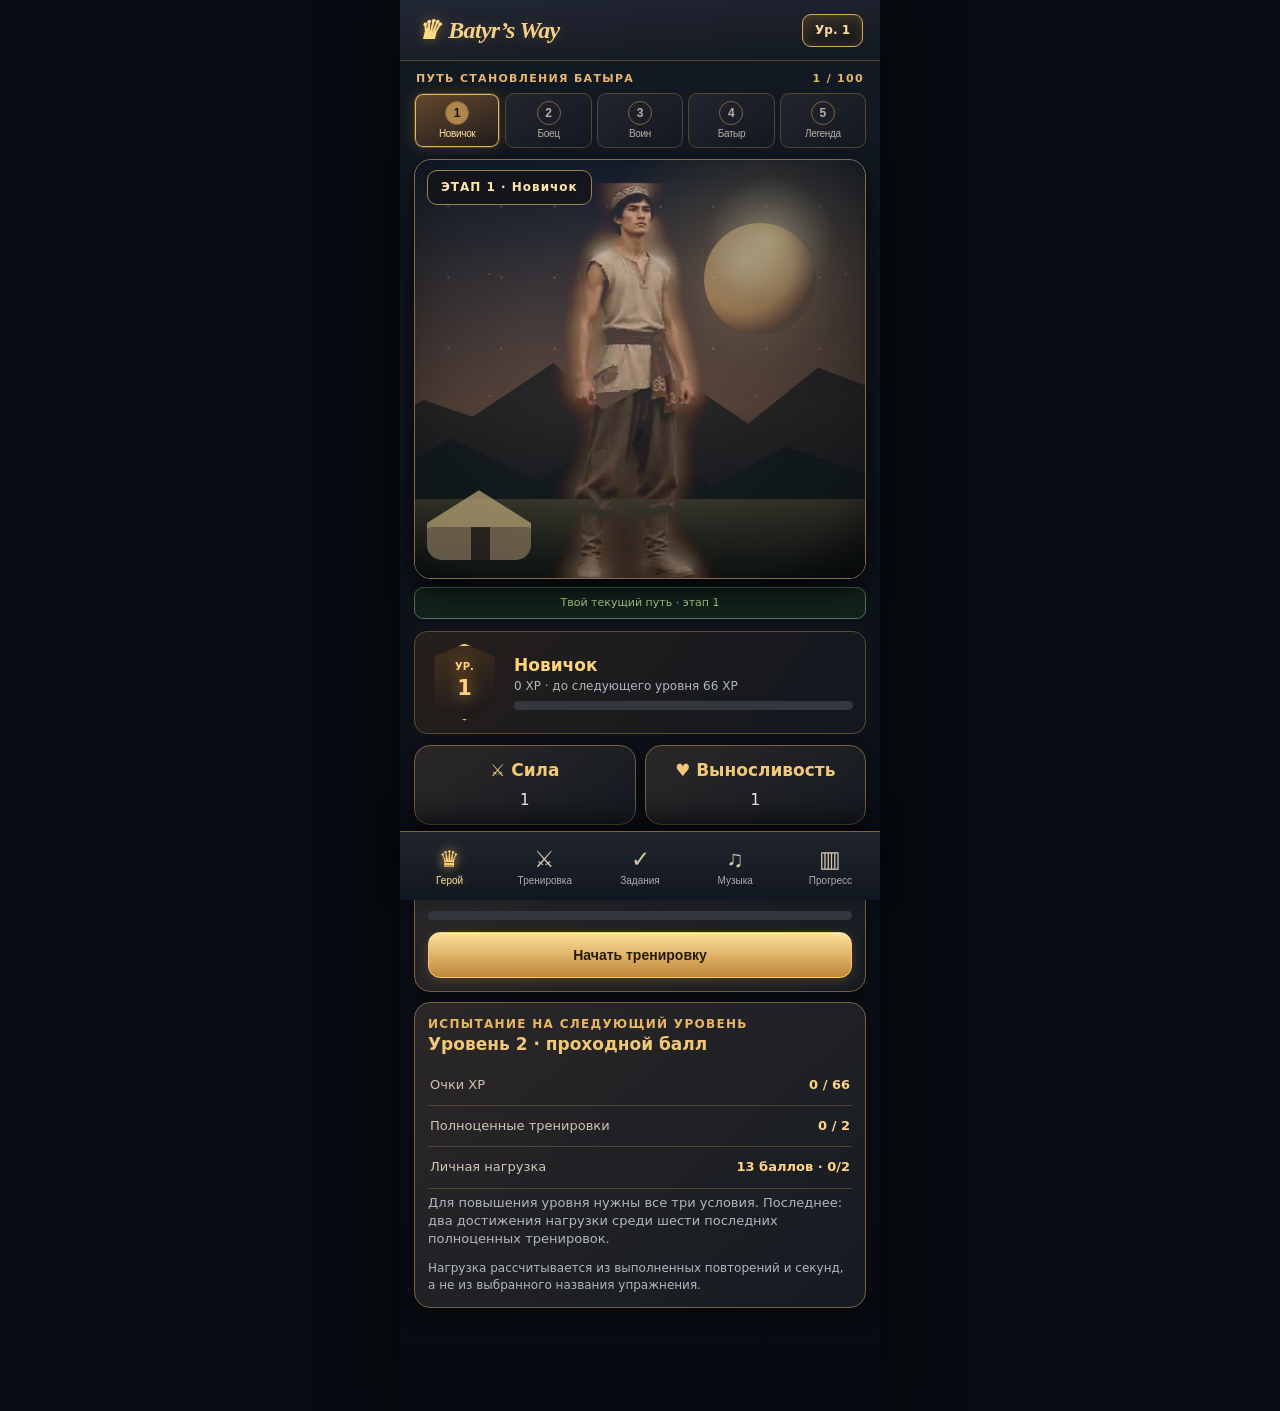
==== app/src/main/assets/index.html @ 414906dd "Activate interactive Batyr's Way v0.9 four-screen UI and vivid character scenes" ====
<!doctype html><html lang="ru"><head><meta charset="utf-8"><meta name="viewport" content="width=device-width,initial-scale=1,viewport-fit=cover"><meta name="theme-color" content="#0c1117"><title>Batyr’s Way — Путь батыра</title><style>
:root{color-scheme:dark;--bg:#0a0e14;--card:#171c24;--edge:#494034;--gold:#f0c66d;--gold2:#aa7536;--muted:#abb5be;--white:#f5f0e7}*{box-sizing:border-box}html,body{margin:0;min-height:100%;background:#090d12;color:var(--white);font:15px/1.4 system-ui,-apple-system,'Segoe UI',sans-serif}body{background:radial-gradient(ellipse at 50% -10%,#40352a 0,transparent 52%),#090d12}.shell{width:min(100%,480px);min-height:100dvh;margin:auto;background:linear-gradient(180deg,#111923,#0a0e14 45%);box-shadow:0 0 50px #0008;display:flex;flex-direction:column}.top{display:flex;align-items:center;justify-content:space-between;gap:8px;padding:13px 17px 8px}.brand{display:flex;align-items:center;gap:10px;color:var(--gold);font-size:21px;font-family:Georgia,'Times New Roman',serif;font-weight:700}.logo{font-size:26px}.badge{padding:5px 11px;border:1px solid #947444;border-radius:9px;color:var(--gold);font-size:12px;font-weight:700}main{padding:0 13px 28px;flex:1}.heroScene{height:365px;position:relative;overflow:hidden;border:1px solid #655239;border-radius:19px;background:linear-gradient(180deg,#192430,#433c38 62%,#161b1c 100%)}.sky{position:absolute;inset:0;background:radial-gradient(circle at 79% 19%,#f3be7060 0,#dcb37921 12%,transparent 32%)}.mount{position:absolute;left:-10%;width:120%;background:#131b20;bottom:0;clip-path:polygon(0 35%,10% 24%,19% 31%,34% 8%,43% 28%,56% 12%,70% 34%,83% 10%,100% 25%,100% 100%,0 100%)}.mount.a{height:56%;opacity:.7}.mount.b{height:38%;background:#151e22;clip-path:polygon(0 42%,15% 12%,31% 39%,49% 3%,63% 43%,77% 17%,100% 44%,100% 100%,0 100%)}.ground{position:absolute;inset:auto 0 0;height:19%;background:linear-gradient(180deg,#414032,#121815)}.yurt{position:absolute;bottom:18px;left:12px;width:104px;height:70px;opacity:.7}.yurt:before{content:'';position:absolute;width:100%;height:45px;background:#bda878;clip-path:polygon(50% 0,100% 73%,100% 100%,0 100%,0 73%)}.yurt:after{content:'';position:absolute;bottom:0;width:100%;height:33px;background:linear-gradient(90deg,#85755b 0 42%,#2c2421 42% 61%,#85755b 61%);border-radius:4px 4px 15px 15px}.wolf{position:absolute;right:12px;bottom:12px;font-size:48px;filter:grayscale(1) brightness(.7);opacity:.65}.heroArtwork{position:absolute;bottom:-6px;left:50%;transform:translateX(-50%);height:95%;max-width:100%;object-fit:contain;filter:drop-shadow(0 7px 14px #000d)}.sceneText{position:absolute;top:10px;left:12px;padding:7px 10px;border-radius:10px;background:#0d111aab;color:#ffe6ab;font-size:12px;font-weight:700;max-width:60%;z-index:2}.heroStats{display:flex;align-items:center;gap:12px;padding:10px 4px 7px}.lvl{min-width:70px;min-height:69px;border:2px solid var(--gold2);clip-path:polygon(50% 0%,90% 17%,90% 76%,50% 100%,10% 76%,10% 17%);background:#271c13;display:grid;place-content:center;text-align:center;color:var(--gold);font-weight:700;font-size:12px}.lvl b{font-size:21px}.grow{flex:1}.grow strong{color:var(--gold);font-size:14px}.progress{height:9px;background:#34383e;border-radius:20px;overflow:hidden;margin-top:7px}.progress>div{height:100%;background:linear-gradient(90deg,#b88039,#ffe48f);border-radius:20px}.grid{display:grid;grid-template-columns:repeat(2,minmax(0,1fr));gap:9px}.card{border:1px solid var(--edge);border-radius:16px;padding:13px;background:linear-gradient(145deg,#22262b,#131920);margin:10px 0}.card h2{font-size:17px;margin:0 0 8px;color:var(--gold)}.card p{margin:5px 0 12px;color:var(--muted);font-size:13px}.small{font-size:12px;color:var(--muted)}.caps{color:var(--gold);font-size:12px;font-weight:800;letter-spacing:1.3px}.nav{display:flex;position:sticky;bottom:0;z-index:4;background:#0e141b;border-top:1px solid #3a3a38;padding:5px 4px max(7px,env(safe-area-inset-bottom));margin-top:auto}.nav button{flex:1;background:none;border:0;color:#a9adaf;font-size:11px;display:flex;flex-direction:column;gap:2px;align-items:center;justify-content:center;padding:7px 1px;cursor:pointer}.nav button i{font-style:normal;font-size:21px}.nav button.active{color:var(--gold)}.btn{display:block;text-align:center;border:1px solid #c59449;border-radius:12px;padding:12px 11px;font-weight:800;font-size:14px;color:#221810;background:linear-gradient(180deg,#ffe195,#c99643);cursor:pointer;width:100%;min-height:46px}.btn:disabled{opacity:.45;cursor:default}.secondary{background:linear-gradient(180deg,#34363a,#171b23);border-color:#63615a;color:#f5e4bf}.tertiary{background:transparent;color:var(--gold);border-color:#604d32}.row{display:flex;align-items:center;gap:9px}.row .btn{width:auto;flex:1}.field{display:block;width:100%;background:#0c1118;color:white;border:1px solid #71604a;border-radius:9px;padding:11px 10px;font-size:15px;margin:5px 0 11px}label{font-size:12px;color:var(--gold);font-weight:700}.exercise{display:grid;grid-template-columns:1fr auto;gap:12px;align-items:center;padding:12px;background:linear-gradient(120deg,#24272c,#121720);border:1px solid #45403a;border-radius:12px;margin:8px 0}.exercise strong{font-size:16px}.exercise span{color:var(--muted);font-size:12px}.square{width:38px;height:38px;border-radius:10px;display:grid;place-items:center;border:1px solid #9b783a;color:var(--gold);font-size:20px;cursor:pointer;background:#181a20}.checkrow{display:flex;justify-content:space-between;align-items:center;padding:9px 7px;border-bottom:1px solid #3b3630;font-size:13px;gap:5px}.checkrow input{accent-color:#ecb957;transform:scale(1.3)}.title{font-size:23px;font-weight:800;margin:13px 2px 2px}.muted{color:var(--muted)}.counter{font-size:76px;font-weight:900;color:var(--gold);text-align:center;margin:25px auto 8px;line-height:1}.center{text-align:center}.focus{padding-top:13px}.focus figure{height:200px;margin:13px 0 2px;text-align:center;overflow:hidden;display:flex;align-items:center;justify-content:center}.focus .emoji{font-size:100px}.toast{position:fixed;bottom:90px;left:50%;transform:translateX(-50%);background:#282014;color:var(--gold);padding:10px 17px;border-radius:15px;border:1px solid #cead65;display:none;z-index:9;box-shadow:0 5px 20px #0009}.overlay{position:fixed;inset:0;background:#000b;z-index:10;display:flex;align-items:center;justify-content:center;padding:14px}.dialog{width:min(100%,440px);max-height:88vh;overflow:auto;background:#191f28;border:1px solid #ab8846;border-radius:18px;padding:18px}.dialog h2{color:var(--gold);margin:0 0 14px}.miniplayer{display:flex;gap:8px;align-items:center;border:1px solid #534d3e;border-radius:13px;background:#171d23;padding:8px 11px;margin:8px 0;font-size:12px;color:#d4d5d8}.miniplayer button{font:inherit;background:#373024;border:1px solid #7b623a;border-radius:7px;padding:5px 9px;color:var(--gold)}.pill{display:inline-block;padding:4px 8px;border:1px solid #715f39;border-radius:20px;color:var(--gold);font-size:11px}input[type=range]{width:100%;accent-color:var(--gold)}@media(max-width:360px){.brand{font-size:18px}.heroScene{height:330px}}

/* Batyr's Way v0.5 — immersive mobile RPG skin */
:root{--gold:#f7ca75;--gold2:#a77739;--card:#15181e;--edge:#4b4137}
body{background:#080b11}
.shell{background:linear-gradient(180deg,#191f28 0%,#0a0e14 38%,#080b10 100%)}
.top{padding:16px 18px 12px;background:linear-gradient(180deg,#242a33,#161c25)}
.brand{font-size:23px;letter-spacing:.2px;text-shadow:0 1px 14px #e5aa4e44}
.logo{color:#ffda86;text-shadow:0 0 12px #eea83c77}
.badge{background:linear-gradient(145deg,#332b20,#17191c);border:1px solid #d0a457;box-shadow:0 0 12px #ffcc7040}
main{padding:0 16px 25px}
.heroScene{height:420px;border-radius:17px;border:1px solid #836c4d;background:linear-gradient(180deg,#152132,#5c473d 59%,#15171a);box-shadow:0 12px 42px #0009,inset 0 0 24px #0007}
.heroScene:before{content:"";position:absolute;inset:0;pointer-events:none;background:radial-gradient(ellipse at 45% 40%,transparent 25%,#02040755 80%,#020407cf);z-index:1}
.sky{background:radial-gradient(circle at 79% 19%,#fff0bb80 0,#e2b46b27 13%,transparent 33%)}
.heroArtwork{z-index:2;filter:drop-shadow(0 8px 18px #000e);height:96%}
.sceneText{z-index:3;border:1px solid #9e824d;background:#141419cc;letter-spacing:1px;padding:8px 13px}
.wolf{z-index:2;opacity:.92;filter:grayscale(1) brightness(.75) drop-shadow(0 3px 4px #000)}
.yurt{z-index:2}
.heroStats{margin-top:12px;border:1px solid #5e4b30;border-radius:13px;padding:12px;background:linear-gradient(125deg,#251f1b,#121720)}
.lvl{width:75px;height:77px;border:2px solid #f5cb78;background:linear-gradient(160deg,#44321f,#17161b);text-shadow:0 0 15px #d99340}
.grow strong{font-size:17px}
.card{border-color:#484038;background:linear-gradient(145deg,#26262b,#131820 55%,#11151c);box-shadow:0 6px 18px #0006;overflow:hidden}
.card h2{font-weight:750;color:#f8cf7d}
.btn{background:linear-gradient(180deg,#ffe8aa 0%,#e7b75d 51%,#bb8437 100%);border:1px solid #ffda82;border-radius:12px;box-shadow:inset 0 1px #fff8,0 3px 12px #b47b2850;color:#24190c}
.btn.secondary{background:linear-gradient(180deg,#3a3839,#1b2028);border-color:#655847;color:#f3e3c5;box-shadow:none}
.btn.tertiary{background:#17191d;border-color:#6c542e;color:#f5cc7e;box-shadow:none}
.nav{box-shadow:0 -12px 25px #050609c8;background:#111720;border-top:1px solid #655039;padding:9px 4px max(9px,env(safe-area-inset-bottom))}
.nav button.active{color:#ffe094;text-shadow:0 0 10px #ffce6c55}
.nav button i{font-size:23px}
.exercise{background:linear-gradient(115deg,#2b2c31,#171b22);border-color:#63513b;border-radius:14px}
.title{color:#f4e7d0;letter-spacing:.2px;font-weight:800;font-size:24px}
.caps{color:#e9b761}
.field{background:#11141b;border-color:#79623e;padding:13px 11px;border-radius:11px}
.dialog{background:linear-gradient(140deg,#27252a,#151b23);box-shadow:0 20px 90px #000c}
.focus{padding-top:10px}
.focus h1{font-size:28px;margin:32px 0 14px}
.focus figure{height:195px;border-radius:20px;background:radial-gradient(ellipse at 50% 70%,#54443175,transparent 75%),linear-gradient(180deg,#252932,#0b1016)}
.counter{font-size:67px}
.rewardHeader{font-size:25px;font-weight:800;letter-spacing:.3px;color:#f7d598}
.rewardXp{font-size:62px;color:#ffce70;font-weight:900;text-shadow:0 0 28px #e0a74875;margin:20px 0}
.rewardStats{border:1px solid #6a5237;border-radius:15px;background:linear-gradient(160deg,#2c2520,#13171d);padding:15px;margin:24px 0}
.rewardStats div{display:flex;justify-content:space-between;padding:11px 2px;border-bottom:1px solid #4b4134}
.rewardStats div:last-child{border-bottom:0}
.rewardStats b{color:#9ad27a}
.stageLine{display:flex;gap:5px;justify-content:space-between;margin:9px 0 15px}
.stageLine span{display:grid;place-items:center;flex:1;min-width:0;border:1px solid #5d4c31;background:#1e2024;padding:5px 3px;border-radius:8px;color:#aa9d89;font-size:10px;text-align:center}
.stageLine span.on{background:linear-gradient(135deg,#50412b,#251b19);border-color:#e9b75c;color:#ffdc96}
.gameRow{display:flex;gap:9px;margin-top:11px}
.gameRow .card{flex:1;margin:0;padding:13px 8px;text-align:center}
.gameRow strong{font-size:23px;color:#f7ce76}
.gameRow .small{display:block}
</style><link rel="stylesheet" href="v06.css"><link rel="stylesheet" href="v07.css"><link rel="stylesheet" href="v08.css"><link rel="stylesheet" href="v09.css"></head><body><div class="shell"><header class="top"><div class="brand"><span class="logo">♛</span> Batyr’s Way</div><div class="badge" id="lvlHeader">Ур. 1</div></header><main id="main"></main><div id="musicStrip"></div><nav class="nav" id="nav"></nav></div><div id="toast" class="toast"></div><div id="modal"></div>
<script>const HERO_IMAGES=["heroes/novice.webp","heroes/fighter.webp","heroes/warrior.webp","heroes/batyr.webp","heroes/legend.webp"];</script><script>

'use strict';
const $=id=>document.getElementById(id);
const esc=x=>String(x).replace(/[&<>"']/g,ch=>({'&':'&amp;','<':'&lt;','>':'&gt;','"':'&quot;',"'":'&#39;'}[ch]));
const uid=()=>String(Date.now())+Math.random().toString(36).slice(2,7);
const today=()=>new Date().toLocaleDateString('sv-SE');
let storage={};try{storage=JSON.parse(localStorage.getItem('batyrs-way-app-v05')||'{}')}catch(_){}
const state=Object.assign({xp:0,weight:125,goal:100,style:1,view:'hero',previewStage:0,done:{},awarded:{},dayXp:{},finished:{},ex:[{id:'a1',name:'Отжимания',kind:'Повторения',amount:15,sets:1,weight:0},{id:'a2',name:'Приседания',kind:'Повторения',amount:20,sets:2,weight:0},{id:'a3',name:'Планка',kind:'Секунды',amount:30,sets:1,weight:0}]},storage);
let audio=new Audio();audio.preload='none';let audioName='Музыка не выбрана';let session=null;
const save=()=>{try{localStorage.setItem('batyrs-way-app-v05',JSON.stringify(state))}catch(_){}};
let level=()=>1+Math.floor(state.xp/200);
let stage=()=>level()<=10?1:level()<=25?2:level()<=50?3:level()<=75?4:5;
const ranks=['','Новичок','Боец','Воин','Батыр','Легенда'];
const doneKey=(x,i)=>`${today()}/${x.id}/${i}`;
const isDone=(x,i)=>Boolean(state.done[doneKey(x,i)]);
const setsTotal=()=>state.ex.reduce((a,x)=>a+x.sets,0);
const setsDone=()=>state.ex.reduce((a,x)=>a+Array.from({length:x.sets},(_,i)=>isDone(x,i+1)?1:0).reduce((p,q)=>p+q,0),0);
const badge=(msg)=>{const t=$('toast');t.textContent=msg;t.style.display='block';clearTimeout(window.tmo);window.tmo=setTimeout(()=>t.style.display='none',2300)};
const progress=p=>`<div class="progress"><div style="width:${Math.max(0,Math.min(100,p))}%"></div></div>`;
const addXp=x=>{state.xp+=x;save();badge(`+${x} XP • Путь батыра продолжается!`)};
let book=(x,i)=>{let k=doneKey(x,i);state.done[k]=!state.done[k];if(state.done[k]&&!state.awarded[k]){let remaining=Math.max(0,120-(state.dayXp[today()]||0)),reward=Math.min(12,remaining);state.awarded[k]=true;state.dayXp[today()]=(state.dayXp[today()]||0)+reward;addXp(reward)}save();render()};
let finish=()=>{if(setsTotal()===0||setsDone()<setsTotal()){badge('Отметь выполненные подходы');return}if(state.finished[today()]){badge('Сегодня награда уже получена');return}state.finished[today()]=true;addXp(30);state.view='reward';render()};
let heroIndex=()=>{let s=state.previewStage||stage();if(s===1)return 0;if(s===2)return 1;if(s===3)return state.style===1?3:state.style===2?4:2;if(s===4)return state.style===2?4:state.style===0?2:3;return state.style===2?4:3};
const btn=(label,onclick,style='')=>`<button class="btn ${style}" data-action="${onclick}">${label}</button>`;
function mainHero(){let st=state.previewStage||stage();return `<div class="heroScene"><div class="sky"></div><div class="mount a"></div><div class="mount b"></div><div class="ground"></div><div class="yurt"></div><div class="wolf">🐺</div><div class="sceneText">ЭТАП ${st} · ${esc(ranks[st])}</div><img class="heroArtwork" src="${HERO_IMAGES[heroIndex()]}" alt="Персонаж ${esc(ranks[st])}"></div>
<div class="heroStats"><div class="lvl"><small>УР.</small><b>${level()}</b></div><div class="grow"><strong>${esc(ranks[stage()])}</strong><div class="small">${state.xp} XP · до нового уровня ${200-state.xp%200} XP</div>${progress(state.xp%200/2)}</div></div>
<div class="grid"><div class="card"><h2>⚔ Сила</h2><div>${Math.floor(state.xp/40)+1}</div></div><div class="card"><h2>♥ Выносливость</h2><div>${Math.floor(state.xp/55)+1}</div></div></div>
<div class="card"><h2>Продолжить путь</h2><p>Сегодня выполнено ${setsDone()} из ${setsTotal()} подходов</p>${progress(setsTotal()?setsDone()/setsTotal()*100:0)}<div style="height:12px"></div>${btn('Начать тренировку','go-workout')}</div>
<div class="card"><div class="caps">ВЫБОР ОБРАЗА</div><div class="row">${['Атлет','Воин','Аниме'].map((x,i)=>btn(x,`style:${i}`,state.style===i?'':'secondary')).join('')}</div><p>Стиль сохраняется, а тело героя развивается по уровням. На первых уровнях он остаётся худым новичком.</p><div class="small">Посмотреть этап развития (демо, уровень не меняется):</div><input type="range" min="1" max="5" value="${st}" id="stageRange"><div class="center small">Этап ${st} — ${esc(ranks[st])}</div></div>`}
function workout(){return `<div class="title">Моя тренировка</div><div class="muted small">Создавай собственные задания и увеличивай сложность постепенно.</div>
<div class="card"><div class="caps">СЕГОДНЯШНИЙ ПУТЬ</div><h2>${setsDone()} / ${setsTotal()} подходов</h2>${progress(setsTotal()?setsDone()/setsTotal()*100:0)}<p>XP за полноценную тренировку: ${state.dayXp[today()]||0} сегодня</p><div class="row">${btn('＋ Добавить упражнение','add')}${btn('Изменить план','manage','secondary')}</div></div>
${state.ex.length===0?'<div class="card">План пуст. Добавь первое упражнение, например 15 отжиманий.</div>':''}
${state.ex.map((x,idx)=>`<div class="card"><div class="row" style="justify-content:space-between"><div><div class="caps">ЗАДАНИЕ ${idx+1}</div><h2 style="margin-bottom:0">${esc(x.name)}</h2></div><span class="pill">${x.amount} ${x.kind==='Секунды'?'сек.':'раз'} × ${x.sets}</span></div><p>${x.weight?`${x.weight} кг · `:''}${x.kind} · ${x.sets} подходов</p>${Array.from({length:x.sets},(_,i)=>`<label class="checkrow"><span>Подход ${i+1} · ${x.amount} ${x.kind==='Секунды'?'сек.':'повторений'}</span><input type="checkbox" data-action="check:${x.id}:${i+1}" ${isDone(x,i+1)?'checked':''}></label>`).join('')}
<div class="row" style="margin-top:12px">${btn('▶ Начать',`start:${x.id}`)}${btn('✎ Изменить',`edit:${x.id}`,'secondary')}</div></div>`).join('')}
<div class="card">${btn('🏆 Завершить тренировку','finish')}<p>XP выдаётся за полноценную тренировку один раз в день. Перерывы и восстановление тоже важны.</p></div>`}
function quests(){return `<div class="title">Задания</div><div class="card"><div class="caps">ИСПЫТАНИЕ СИЛЫ</div><h2>Заверши тренировку дня</h2><p>Выполнено ${setsDone()} из ${setsTotal()} подходов</p>${progress(setsTotal()?setsDone()/setsTotal()*100:0)}<p>Награда: XP за полноценную тренировку</p>${btn(state.finished[today()]?'Награда получена ✓':'Завершить испытание',state.finished[today()]?'noop':'finish')}</div><div class="card"><h2>Этапы становления</h2>${ranks.slice(1).map((r,i)=>`<div class="checkrow"><span>${i+1}. ${esc(r)}</span><span class="pill">${['1–10','11–25','26–50','51–75','76–100'][i]} ур.</span></div>`).join('')}</div>`}
function music(){return `<div class="title">♫ Музыка</div><div class="card"><h2>Музыка без выхода из игры</h2><p>Выбери свой аудиофайл. Музыка продолжит звучать при переключении игровых экранов.</p><label>Аудиофайл с телефона</label><input class="field" type="file" id="audioFile" accept="audio/*"><label>Прямая HTTPS-ссылка на аудиопоток</label><input id="audioURL" class="field" placeholder="https://.../audio.mp3">${btn('▶ Слушать онлайн','play-url')}<div style="height:8px"></div>${btn('⏯ Пауза / Продолжить','pause','secondary')}<div style="height:8px"></div>${btn('■ Стоп','stop','secondary')}<p>Интеграции Spotify и Apple Music пока нет; для них нужны официальные API и авторизация.</p></div>`}
function progressScreen(){return `<div class="title">Мой прогресс</div><div class="card"><h2>Уровень ${level()} · ${state.xp} XP</h2><p>Текущий ранг — ${esc(ranks[stage()])}</p>${progress(state.xp%200/2)}<p>Выполнено сегодня: ${setsDone()} подходов</p></div><div class="card"><h2>Цели</h2><label>Масса тела, кг</label><input id="weight" class="field" type="number" min="25" max="400" step="0.1" value="${state.weight}"><label>Целевой вес, кг</label><input id="goal" class="field" type="number" min="25" max="400" step="0.1" value="${state.goal}">${btn('Сохранить показатели','save-weight')}</div>`}
function sessionScreen(){const x=state.ex.find(e=>e.id===session?.id);if(!x){state.view='workout';return workout()}return `<div class="focus">${btn('‹ Назад к тренировке','go-workout','secondary')}<div style="height:34px"></div><div class="caps center">ИСПЫТАНИЕ БАТЫРА · ПОДХОД ${session.set} / ${x.sets}</div><h1 class="center">${esc(x.name)}</h1><figure><div class="emoji">${x.name.includes('Вело')?'🚴':x.name.includes('Планк')?'🧘':'💪'}</div></figure><div class="counter">${session.counter} / ${x.amount}</div><p class="center muted">${x.kind==='Секунды'?'секунд':'повторений'}</p>${progress(session.counter/x.amount*100)}<div style="height:22px"></div>${btn(`＋ ${x.kind==='Секунды'?'1 секунда':'1 повторение'}`,'plus')}<div style="height:9px"></div>${btn('Я выполнил всё','all','secondary')}<div style="height:9px"></div>${btn('✓ Отметить подход выполненным','complete',session.counter>=x.amount?'':'secondary')}<p class="small center">Подтверждай только реально выполненные упражнения.</p></div>`}
function reward(){return `<div class="center" style="padding-top:75px"><div style="font-size:75px">🏆</div><div class="caps">ТРЕНИРОВКА ЗАВЕРШЕНА</div><h1 style="color:var(--gold)">+30 XP</h1><h2>Путь батыра продолжается!</h2><p class="muted">Ты выполнил выбранные задания. Герой стал ещё на шаг ближе к следующему уровню.</p>${btn('Вернуться к герою','go-hero')}</div>`}
function render(){save();$('lvlHeader').textContent='Ур. '+level();const nav=[['hero','♛','Герой'],['workout','⚔','Тренировка'],['quests','✓','Задания'],['music','♫','Музыка'],['progress','▥','Прогресс']];$('main').innerHTML=({hero:mainHero,workout,quests,music,progress:progressScreen,session:sessionScreen,reward})[state.view]();$('nav').innerHTML=nav.map(([id,icon,label])=>`<button class="${state.view===id?'active':''}" data-action="go-${id}"><i>${icon}</i>${label}</button>`).join('');$('musicStrip').innerHTML=audio.src?`<div class="miniplayer"><span>♫</span><span style="flex:1">${esc(audioName)}</span><button data-action="pause">⏯</button></div>`:'';const range=$('stageRange');if(range)range.oninput=()=>{state.previewStage=+range.value;render()};const picker=$('audioFile');if(picker)picker.onchange=()=>{if(picker.files[0]){audio.src=URL.createObjectURL(picker.files[0]);audioName=picker.files[0].name;audio.play().catch(()=>badge('Нажми воспроизведение'));render()}}}
function form(x){let edit=Boolean(x);x=x||{id:uid(),name:'',kind:'Повторения',amount:15,sets:1,weight:0};$('modal').innerHTML=`<div class="overlay" id="overlay"><div class="dialog"><h2>${edit?'Изменить упражнение':'Новое испытание'}</h2><form id="exerciseForm"><label>Название</label><input id="exName" maxlength="70" class="field" required placeholder="Например: отжимания" value="${esc(x.name)}"><label>Тип задания</label><select id="exKind" class="field"><option ${x.kind==='Повторения'?'selected':''}>Повторения</option><option ${x.kind==='Секунды'?'selected':''}>Секунды</option></select><label>Сколько раз / секунд</label><input id="exAmount" class="field" required type="number" min="1" max="10000" value="${x.amount}"><label>Подходов</label><input id="exSets" class="field" required type="number" min="1" max="12" value="${x.sets}"><label>Вес снаряда, кг (необязательно)</label><input id="exWeight" class="field" type="number" step="0.5" min="0" max="1000" value="${x.weight}"><button type="submit" class="btn">Сохранить</button></form><div style="height:8px"></div>${edit?btn('Удалить упражнение',`delete:${x.id}`,'secondary'):btn('Выбрать из библиотеки','presets','secondary')}<div style="height:8px"></div>${btn('Отмена','close','tertiary')}</div></div>`;const f=$('exerciseForm');f.onsubmit=e=>{e.preventDefault();const name=$('exName').value.trim(),amount=+$('exAmount').value,sets=+$('exSets').value,weight=+$('exWeight').value||0;if(!name||amount<1||amount>10000||sets<1||sets>12||weight<0){badge('Проверь значения');return}let obj={id:x.id,name,kind:$('exKind').value,amount,sets,weight};let k=state.ex.findIndex(v=>v.id===x.id);if(k<0)state.ex.push(obj);else state.ex[k]=obj;close();state.view='workout';render()}}
function presets(){const list=[['Отжимания',15,'Повторения'],['Приседания',20,'Повторения'],['Подтягивания',5,'Повторения'],['Жим лёжа',10,'Повторения'],['Становая тяга',8,'Повторения'],['Планка',30,'Секунды'],['Велотренажёр',600,'Секунды'],['Ходьба',900,'Секунды']];$('modal').innerHTML=`<div class="overlay"><div class="dialog"><h2>Библиотека упражнений</h2>${list.map((x,i)=>`<div class="exercise"><div><strong>${x[0]}</strong><br><span>${x[1]} ${x[2]==='Секунды'?'сек.':'раз'}</span></div><button class="square" data-action="preset:${i}">＋</button></div>`).join('')}${btn('Закрыть','close','secondary')}</div></div>`;window.presetsList=list}
function close(){$('modal').innerHTML=''}
document.addEventListener('click',e=>{let target=e.target.closest('[data-action]');if(!target)return;const [key,v,i]=target.dataset.action.split(':');if(key==='go-hero'||key==='go-workout'||key==='go-quests'||key==='go-music'||key==='go-progress'){state.view=key.slice(3);render();return}switch(key){case 'style':state.style=+v;state.previewStage=0;render();break;case 'add':form();break;case 'edit':form(state.ex.find(x=>x.id===v));break;case 'check':book(state.ex.find(x=>x.id===v),+i);break;case 'manage':presets();break;case 'start':{let x=state.ex.find(y=>y.id===v),n=Array.from({length:x.sets},(_,idx)=>idx+1).find(z=>!isDone(x,z))||1;session={id:v,set:n,counter:0};state.view='session';render();break}case 'plus':{let x=state.ex.find(y=>y.id===session.id);session.counter=Math.min(x.amount,session.counter+1);render();break}case 'all':{let x=state.ex.find(y=>y.id===session.id);session.counter=x.amount;render();break}case 'complete':{let x=state.ex.find(y=>y.id===session.id);if(session.counter<x.amount){badge('Сначала закончи упражнение');return}if(!isDone(x,session.set))book(x,session.set);state.view='workout';render();break}case 'finish':finish();break;case 'save-weight':{let w=+$('weight').value,g=+$('goal').value;if(!(w>=25&&w<=400&&g>=25&&g<=400)){badge('Проверь вес');return}state.weight=w;state.goal=g;save();badge('Показатели сохранены');render();break}case 'play-url':{let u=$('audioURL').value.trim();if(!u.startsWith('https://')){badge('Нужна прямая HTTPS-ссылка');return}audio.src=u;audioName='Интернет-аудио';audio.play().catch(()=>badge('Не удалось открыть поток'));render();break}case 'pause':audio.paused?audio.play().catch(()=>badge('Не удалось воспроизвести')):audio.pause();break;case 'stop':audio.pause();audio.removeAttribute('src');audioName='Музыка не выбрана';render();break;case 'close':close();break;case 'presets':presets();break;case 'preset':{let [name,amount,kind]=window.presetsList[+v];form({id:uid(),name,amount,kind,sets:1,weight:0});break}case 'delete':{state.ex=state.ex.filter(x=>x.id!==v);close();render();break}case 'noop':break;}});
render();

</script><script>
(function() {
  const prevHero=mainHero;
  mainHero=function(){
    let out=prevHero();
    const stages=['Новичок','Развитие','Сила','Атлет','Легенда'];
    const line='<div class="stageLine">'+stages.map((name,index)=>'<span class="'+((index+1)===stage()?'on':'')+'">'+(index+1)+'. '+name+'</span>').join('')+'</div>';
    out=line+out;
    out=out.replace('<div class="grid">','<div class="gameRow">');
    out=out.replace('<div class="card"><h2>Продолжить путь</h2>', '<div class="card"><h2>⚔ Сегодняшнее испытание</h2>');
    return out;
  };
  const oldWorkout=workout;
  workout=function(){
    let out=oldWorkout();
    out=out.replace('<div class="title">Моя тренировка</div>',
      '<div class="title">⚔ Мои тренировки</div><div class="row" style="margin:12px 0"><button class="btn" data-action="go-workout">Мои упражнения</button><button class="btn secondary" data-action="presets">Библиотека</button></div>');
    return out;
  };
  reward=function(){
    return '<div style="padding-top:48px;text-align:center"><div style="font-size:65px">🏆</div><div class="rewardHeader">ТРЕНИРОВКА ЗАВЕРШЕНА!</div><div class="rewardXp">+30 XP</div><div class="muted">Дополнительная награда за тренировку</div><div class="rewardStats"><div>💪 Сила <b>+1</b></div><div>❤️ Выносливость <b>+1</b></div><div>🛡️ Стойкость <b>+1</b></div><div>⚡ Энергия <b>+1</b></div></div><div style="text-align:left"><span class="caps">ПУТЬ К НОВОМУ УРОВНЮ</span><p>'+level()+' уровень · '+state.xp+' XP</p>'+progress(state.xp%200/2)+'</div><div style="height:25px"></div>'+btn('Продолжить путь','go-hero')+'</div>';
  };
  window.importNativeData=function(old) {
    if(localStorage.getItem('batyrs-way-native-imported-v05')) return;
    try {
      if(old && old.hasXp) state.xp=Math.max(0,Number(old.xp)||0);
      if(old && old.hasExercises && Array.isArray(old.exercises)) {
        state.ex=old.exercises.filter(x=>x.id&&x.name).map(x=>({
          id:String(x.id),name:String(x.name),kind:x.type==='Секунды'?'Секунды':'Повторения',
          amount:Math.max(1,Number(x.amount)||1),sets:Math.max(1,Number(x.sets)||1),weight:Number(x.weight)||0
        }));
      }
      if(old&&old.hasWeight) state.weight=Number(old.weight)||125;
      if(old&&old.hasGoal) state.goal=Number(old.goal)||100;
      if(old&&old.done) Object.assign(state.done,old.done);
      if(old&&old.awarded) Object.assign(state.awarded,old.awarded);
      if(old&&old.dayXp) Object.assign(state.dayXp,old.dayXp);
      if(old&&old.finished) Object.assign(state.finished,old.finished);
    } catch(e){console.warn('Migration skipped',e)}
    localStorage.setItem('batyrs-way-native-imported-v05','1');
    save();render();
  };
  window.handleHardwareBack=function(){
    if(document.getElementById('modal').innerHTML){close();return true}
    if(state.view==='session'||state.view==='reward'){state.view='workout';render();return true}
    if(state.view!=='hero'){state.view='hero';render();return true}
    return false;
  };
  render();
})();
</script><script src="v06.js"></script><script src="v07.js"></script><script src="v08.js"></script><script src="v09.js"></script></body></html>
---- app/src/main/assets/v06.css ----
/* RPG polish v0.6 */
.rpg-heading{display:flex;align-items:center;justify-content:space-between;color:#e4b66f;font-size:11px;font-weight:900;letter-spacing:1.3px;padding:10px 2px 7px}
.rpg-chapters{display:flex;gap:5px;margin:0 0 11px}
.rpg-chapter{appearance:none;min-width:0;flex:1;border:1px solid #57462d;border-radius:9px;background:linear-gradient(145deg,#22252e,#141820);color:#b8afa3;padding:7px 1px 8px;display:flex;flex-direction:column;align-items:center;gap:3px;cursor:pointer}
.rpg-chapter b{width:24px;height:24px;border-radius:50%;display:grid;place-items:center;border:1px solid #80653e;font-size:12px}
.rpg-chapter span{font-size:10px;letter-spacing:-.35px;white-space:nowrap}
.rpg-chapter.selected{background:linear-gradient(160deg,#64472d,#201c1e);box-shadow:inset 0 0 0 1px #e2b95a,0 0 14px #a86d284d;color:#ffdf99}
.rpg-chapter.unlocked b{background:#af854b;color:#11151b}
.rpg-scene{box-shadow:0 12px 28px #000b,inset 0 0 35px #17100640}
.rpg-scene .rpg-stars{position:absolute;inset:0;background-image:radial-gradient(circle,#ffe0a4 1px,transparent 1.6px),radial-gradient(circle,#efc27e 1px,transparent 1.6px);background-size:53px 71px,89px 122px;background-position:7px 11px,30px 53px;opacity:.16;z-index:0}
.rpg-scene .rpg-sun{position:absolute;right:11%;top:15%;width:112px;height:112px;border-radius:50%;background:radial-gradient(circle at 35% 35%,#f9e7bc,#e0ab69 48%,#7d513899 67%,transparent 70%);box-shadow:0 0 40px #e5aa6e50;opacity:.5}
.rpg-scene .heroArtwork{z-index:2;animation:rpg-arrive .55s ease both}
.chapter-notice{background:#33251bd9;border:1px solid #78613d;border-radius:9px;text-align:center;font-size:11px;padding:7px;margin-top:8px;color:#ffcf86}
.chapter-notice.live{background:#14261ddd;border-color:#507355;color:#abd78b}
.rpg-workout-summary{display:flex;gap:8px;margin:10px 0 15px}
.rpg-workout-summary>div{flex:1;text-align:center;background:linear-gradient(150deg,#2a2523,#141820);border:1px solid #6b5338;padding:10px 3px;border-radius:11px}
.rpg-workout-summary strong{color:#f5d184;font-size:21px;display:block}
.rpg-workout-summary small{display:block;color:#aba7a4;font-size:10px}
.rpg-gallery h2{margin-top:5px}
.rpg-gallery-grid{display:grid;grid-template-columns:repeat(2,minmax(0,1fr));gap:8px}
.gallery-item{border:1px solid #6b563b;background:linear-gradient(180deg,#2c2b2c,#10151a);color:#eee1c7;border-radius:12px;padding:9px 4px;display:flex;flex-direction:column;align-items:center;gap:4px;cursor:pointer}
.gallery-picture{width:100%;height:137px;border-radius:8px;overflow:hidden;display:flex;align-items:flex-end;justify-content:center;background:radial-gradient(ellipse at center,#4b3a2a,#14191f 65%)}
.gallery-picture img{height:126px;width:100%;object-fit:contain;object-position:center bottom}
.gallery-item.locked .gallery-picture img{filter:grayscale(1) brightness(.55)}
.gallery-item.unlocked{border-color:#bb8f4c;box-shadow:inset 0 0 8px #ffd98a12}
.gallery-item strong{font-size:13px}
.gallery-item small{color:#b0a898;font-size:11px}
.rpg-week{display:grid;grid-template-columns:repeat(7,minmax(0,1fr));gap:3px;margin:12px 0}
.rpg-day{display:flex;flex-direction:column;align-items:center;gap:7px;padding:9px 1px;border:1px solid #51473a;border-radius:9px;background:#181a1f}
.rpg-day b{font-size:20px;color:#847e78}
.rpg-day span,.rpg-day small{font-size:10px;color:#c5b9a5}
.rpg-day.done{background:#283622;border-color:#94a85e}.rpg-day.done b{color:#b4d67b}
.rpg-demo{height:224px!important;display:flex;align-items:center;justify-content:center;flex-direction:column;gap:4px;background:radial-gradient(ellipse at center,#503b2650,#0b1017 77%)!important;margin:12px 0!important;border:1px solid #514331}
.rpg-demo figcaption{font-size:11px;color:#a69a86}
.rpg-movement{width:100%;height:188px}
.rpg-figure{fill:none;stroke:#f2cb83;stroke-width:11;stroke-linecap:round;stroke-linejoin:round;filter:drop-shadow(0 3px 8px #ecaa4c80)}
.rpg-figure circle{fill:#c99358;stroke:#f1d19e;stroke-width:5}
.rpg-figure .rpg-bar{stroke:#c7c1ae;stroke-width:7}
.rpg-floor{fill:none;stroke:#5d584f;stroke-width:3}
.rpg-movement.pushup .rpg-moving{animation:rpg-pushup 2.3s ease-in-out infinite}
.rpg-movement.squat .rpg-moving{animation:rpg-squat 2.3s ease-in-out infinite}
.rpg-movement.pullup .rpg-moving{animation:rpg-pullup 2.5s ease-in-out infinite}
.rpg-movement.walk .rpg-moving{animation:rpg-walk 1.2s ease-in-out infinite}
.rpg-movement.strength .rpg-moving{animation:rpg-strength 1.8s ease-in-out infinite}
@keyframes rpg-pushup{0%,100%{transform:translateY(0)}50%{transform:translateY(22px)}}
@keyframes rpg-squat{0%,100%{transform:translateY(0) scaleY(1);transform-origin:center 170px}50%{transform:translateY(27px) scaleY(.76);transform-origin:center 170px}}
@keyframes rpg-pullup{0%,100%{transform:translateY(8px)}50%{transform:translateY(-22px)}}
@keyframes rpg-walk{0%,100%{transform:translateX(-12px)}50%{transform:translateX(12px)}}
@keyframes rpg-strength{0%,100%{transform:translateY(4px)}50%{transform:translateY(-12px)}}
@keyframes rpg-arrive{from{opacity:.5;filter:blur(4px)}to{opacity:1;filter:blur(0)}}
@media(prefers-reduced-motion:reduce){.rpg-moving,.rpg-scene .heroArtwork{animation:none!important}}
---- app/src/main/assets/v07.css ----
/* Batyr's Way v0.7: clear and achievable passing criteria */
.pass-card,.pass-card p{line-height:1.5}
.pass-row{display:flex;justify-content:space-between;align-items:center;gap:14px;padding:11px 2px;border-bottom:1px solid #504532}
.pass-row:last-of-type{border-bottom:none}
.pass-row span{font-size:13px;color:#d0c5b5;flex:1}
.pass-row b{font-size:13px;color:#ffd485;text-align:right}
.reward-page{padding:45px 0 15px;text-align:center}
.reward-symbol{font-size:64px;margin-bottom:14px}
.reward-level{padding:14px;border:1px solid #cd9950;background:#322719;color:#ffe09c;border-radius:11px;margin:19px 0;font-size:17px;font-weight:800}
.rpg-gallery .gallery-item.locked .gallery-picture img{opacity:.8}
.rpg-workout-summary strong{font-variant-numeric:tabular-nums}
---- app/src/main/assets/v08.css ----
/* Music library v0.8, consistent with Batyr's Way gold-on-charcoal RPG theme */
.ml-feature{background:linear-gradient(135deg,#29241f,#171b24 58%);border-color:#ab8148;box-shadow:0 7px 22px #0007}
.ml-feature h2{font-size:20px}
.ml-feature p{line-height:1.5;margin-bottom:17px}
.ml-status{color:#a9c891;font-size:12px;margin-top:12px;min-height:18px}
.ml-status.ml-error{color:#e5a18e}
.ml-title{display:flex;align-items:center;justify-content:space-between}
.ml-title span{font-size:24px;color:#e8bb66}
.ml-list{display:flex;flex-direction:column;gap:7px;margin-top:10px}
.ml-track{border:1px solid #5d4d37;border-radius:12px;display:flex;align-items:center;gap:8px;padding:9px 8px;background:linear-gradient(140deg,#26282b,#161b23);min-height:68px}
.ml-play{background:linear-gradient(150deg,#ffdda1,#c58b3b);border:1px solid #ffd888;color:#242018;font-size:18px;min-width:39px;height:39px;border-radius:50%;cursor:pointer}
.ml-track-info{flex:1;min-width:0;display:flex;flex-direction:column;gap:3px}
.ml-track-info strong{color:#f4ede1;font-size:14px;overflow:hidden;text-overflow:ellipsis;white-space:nowrap}
.ml-track-info small{color:#a9abb0;font-size:10px}
.ml-icon{font-size:19px;background:#24272a;border:1px solid #584b3a;color:#e9c480;border-radius:9px;min-width:33px;min-height:36px;cursor:pointer}
.ml-icon.ml-delete{color:#f0a398}
.ml-empty{text-align:center;color:#c5bdaf;padding:28px 12px;line-height:1.5}
.ml-empty p{font-size:12px;margin-top:7px}
.ml-mini{display:flex;align-items:center;padding:10px 13px;gap:10px;background:#28221b;border-top:1px solid #a77d42}
.ml-now{flex:1;min-width:0;white-space:nowrap;overflow:hidden;text-overflow:ellipsis;color:#f0d8a5}
.ml-mini button{border:1px solid #bd9455;border-radius:8px;color:#f8d68a;background:#22252b;min-width:33px;min-height:33px}

/* Five unified steppe heroes. The final illustration contains a real wolf. */
.heroScene .heroArtwork{object-fit:contain;object-position:center bottom;mix-blend-mode:lighten}
.heroScene .wolf{display:none}
.gallery-picture img{mix-blend-mode:lighten}
---- app/src/main/assets/v09.css ----
/* Batyr's Way 0.9 — visual fidelity with user-approved four-screen game mockup. */
:root{--gold:#ffd27e;--gold2:#c18c43;--edge:#8f703e;--white:#f8f2e9;--muted:#b1b7bf}
html,body{background:#080c12;color:#f5f1e9;font-family:system-ui,-apple-system,'Segoe UI',Roboto,sans-serif}
.shell{background:linear-gradient(180deg,#131a23,#0c1017 56%,#070b11);box-shadow:0 0 60px #0009;max-width:480px}
.top{padding:14px 17px 13px;border-bottom:1px solid #57452d;background:linear-gradient(175deg,#222735,#131920)}
.brand{color:#f4d18b;font:italic 700 24px Georgia,serif;display:flex;align-items:center;letter-spacing:-.7px;gap:9px}
.v9-brand-mark{font:normal 33px Georgia;color:#f9c878;line-height:1;text-shadow:0 1px 8px #ddac4e8a}
.badge{border:1px solid #d9a85d;color:#ffdaa1;background:linear-gradient(170deg,#373126,#12141b);padding:7px 12px;box-shadow:inset 0 0 10px #805a2c66}
main{padding:0 14px 24px}
.v9-chapters-heading{display:flex;justify-content:space-between;align-items:center;padding:14px 2px 10px;color:#eec37a;font-size:11px;letter-spacing:1.1px;font-weight:850}
.v9-chapters{display:flex;gap:5px;overflow-x:auto;scrollbar-width:none;margin:0 0 11px}.v9-chapters::-webkit-scrollbar{display:none}
.v9-chapter{min-width:0;flex:1;border:1px solid #725638;background:linear-gradient(180deg,#26252b,#11151d);border-radius:9px;padding:9px 1px;color:#cbbd9b;display:flex;flex-direction:column;gap:4px;align-items:center;justify-content:center;box-shadow:inset 0 1px #ffffff12;cursor:pointer}
.v9-chapter b{font-size:10px;white-space:nowrap}.v9-stage-index{font-size:12px;border:1px solid #8e7149;border-radius:999px;width:21px;height:21px;display:grid;place-items:center;color:#debd81}
.v9-chapter.current{border:1px solid #f7bf62;color:#ffe7a8;box-shadow:inset 0 0 0 1px #ffd47a,0 0 10px #efb65333;background:linear-gradient(160deg,#45321f,#1b1c23)}
.v9-chapter.current .v9-stage-index{background:linear-gradient(160deg,#ffe9a0,#c59142);color:#35200b}
.v9-hero-stage{position:relative;height:555px;border:1px solid #d3a05a;border-radius:20px;overflow:hidden;background:#1a2632;box-shadow:0 4px 30px #0009,inset 0 0 15px #0006;isolation:isolate}
.v9-stage-back{position:absolute;inset:-8px;background-size:cover;background-position:center 30%;filter:blur(13px) saturate(1.2) brightness(.7);transform:scale(1.08);z-index:-3}
.v9-hero-stage:before{content:"";position:absolute;inset:0;background:linear-gradient(180deg,#101a2840 0%,#06090f00 24%,#080b11cc 76%,#090b10eb 100%);z-index:1;pointer-events:none}
.v9-stage-art{position:absolute;bottom:49px;left:2%;height:92%;width:auto;max-width:76%;object-fit:contain;object-position:center bottom;filter:drop-shadow(0 8px 14px #080a0bbb) saturate(1.12) contrast(1.025);z-index:0}
.v9-stage-topline{position:absolute;left:11px;top:10px;z-index:3}.v9-stage-ribbon{font-size:11px;font-weight:850;letter-spacing:.5px;color:#ffe1a3;border:1px solid #c59a58;background:#161820ce;border-radius:8px;padding:8px 12px;box-shadow:0 4px 13px #0007}
.v9-hero-level{position:absolute;right:10px;top:13px;width:112px;border:1px solid #c49a53;background:#181820dc;padding:9px 8px;border-radius:12px;z-index:2;text-align:center;box-shadow:0 8px 17px #0009}
.v9-hero-level>b{font-size:18px;color:#ffcf70;display:block;text-shadow:0 0 14px #fcb45780}.v9-hero-level>span{font-size:10px;color:#f0e7d5;display:block;margin:5px 0 8px;white-space:nowrap}
.v9-meter{width:100%;height:8px;border-radius:15px;overflow:hidden;background:#3a3e49;box-shadow:inset 0 2px 3px #0006}
.v9-meter>div{height:100%;border-radius:15px;background:linear-gradient(90deg,#f4a93b,#ffe08b);box-shadow:0 0 12px #f7c04a88}
.v9-hero-stats{position:absolute;right:10px;top:111px;z-index:2;width:118px;border:1px solid #534739;background:#11141bc9;border-radius:12px;padding:6px 6px;box-shadow:0 10px 20px #0006}
.v9-stat{display:flex;align-items:center;gap:5px;padding:6px 2px;color:#efeee9;font-size:10px;border-bottom:1px solid #514535a8}.v9-stat:last-child{border-bottom:0}.v9-stat-icon{font-size:15px;color:#ffcb79;line-height:1}.v9-stat b{margin-left:auto;color:#ffe29a;font-size:13px}
.v9-landscape-label{z-index:2;position:absolute;left:12px;bottom:117px;display:flex;flex-direction:column;gap:4px;text-shadow:0 2px 12px #030405;max-width:85%}.v9-landscape-label b{font:bold italic 27px Georgia,serif;color:#ffe9b4;text-shadow:0 0 14px #000}.v9-landscape-label span{font-size:10px;letter-spacing:1px;font-weight:800;color:#e2ded7}
.v9-action-underlay{position:absolute;z-index:4;bottom:10px;left:9px;right:9px}
.v9-action-grid{display:grid;grid-template-columns:repeat(4,minmax(0,1fr));gap:7px}
.v9-action{min-width:0;min-height:87px;border-radius:12px;border:1px solid #9b8564;background:linear-gradient(170deg,#3c3737dd,#12141be8);color:#f6eee0;display:flex;flex-direction:column;align-items:center;justify-content:center;gap:9px;box-shadow:inset 0 1px #f6e2ae42;cursor:pointer}.v9-action span{font-size:30px;line-height:1;color:#efc076;text-shadow:0 2px 8px #f3bd7260}.v9-action small{font-size:10px;white-space:nowrap}.v9-action.chosen{border:1px solid #ffe085;box-shadow:0 0 15px #fbb33c7d,inset 0 0 0 1px #ffd57e;background:linear-gradient(180deg,#44301be6,#181614ef)}
.v9-quest-strip{border:1px solid #67543c;border-radius:14px;margin-top:12px;padding:12px 10px;background:linear-gradient(130deg,#30251b,#1b1c23);display:flex;align-items:center;gap:11px}
.v9-quest-mark{font-size:27px;color:#ffcd73}.v9-quest-strip div{flex:1;display:flex;flex-direction:column;gap:4px}.v9-quest-strip b{font-size:13px;color:#f7d493}.v9-quest-strip small{font-size:10px;color:#d2c7b1}.v9-quest-strip button{border:1px solid #ffd67d;color:#2e1c08;border-radius:9px;padding:9px 12px;background:linear-gradient(#ffe5a0,#bd863f);font-size:12px;font-weight:800}
.v9-panel{border:1px solid #655139;border-radius:15px;padding:16px 14px;margin-top:11px;background:linear-gradient(140deg,#262427,#12171e);box-shadow:0 4px 15px #0005}.v9-panel-heading{font-size:15px;font-weight:750;color:#f1c976;margin-bottom:10px}.v9-panel p{font-size:12px;color:#c3b9a7;line-height:1.5}
.v9-space-between{display:flex;justify-content:space-between;gap:5px;align-items:center;color:#c9c8c7;font-size:11px;margin-bottom:10px}.v9-space-between strong,.v9-space-between b{color:#ffe3a0}
.v9-portrait-gallery{display:grid;grid-template-columns:repeat(5,1fr);gap:5px}.v9-portrait-gallery button{padding:4px 2px 7px;border:1px solid #5d5548;background:#181a20;border-radius:8px;display:flex;flex-direction:column;align-items:center;gap:3px;color:#cbbd9b;min-width:0}.v9-portrait-gallery button.selected{border-color:#f6c677;box-shadow:0 0 6px #a9834468}.v9-portrait-gallery img{height:91px;width:100%;object-fit:cover;object-position:center 20%;border-radius:5px}.v9-portrait-gallery b{font-size:10px}.v9-portrait-gallery small{font-size:8px}
/* Training screen */
.v9-page-head{display:flex;align-items:center;justify-content:space-between;gap:10px;padding:19px 3px 11px}.v9-page-head button{border:none;background:transparent;color:#eadcbf;font-size:31px;line-height:1;min-width:35px}.v9-page-head h1{margin:0;text-align:center;flex:1;font-size:20px;font-weight:750;color:#f1f0f1}.v9-page-head>span{color:#eec778;min-width:30px;font-size:23px}
.v9-tabs{display:flex;border:1px solid #5f6269;border-radius:11px;background:#252930;padding:3px;margin:8px 0 13px}.v9-tabs button{flex:1;min-height:35px;border:0;border-radius:9px;background:transparent;color:#dedcdb;font-size:13px}.v9-tabs .selected{background:linear-gradient(180deg,#ffe5a0,#d69d4b);font-weight:800;color:#2e1f10;box-shadow:0 2px 12px #da9f4b66}
.v9-workout-progress{border:1px solid #5a5247;background:linear-gradient(160deg,#292727,#161a20);padding:12px;border-radius:12px;margin:0 0 12px}.v9-workout-progress>div:first-child{display:flex;justify-content:space-between;gap:12px;font-size:12px;padding-bottom:9px}.v9-workout-progress b{color:#f2c77b}.v9-workout-progress span{color:#c6c0b8}
.v9-exercises{display:flex;flex-direction:column;gap:8px}
.v9-exercise{border:1px solid #4e5056;background:linear-gradient(160deg,#2a2b2e,#1c2026);border-radius:12px;padding:10px 8px;box-shadow:0 3px 10px #0005}
.v9-ex-main{display:flex;gap:7px;align-items:center;min-width:0}.v9-ex-visual{flex:none;width:58px;height:57px;display:grid;place-items:center;background:radial-gradient(ellipse at bottom,#70502e,#242a2e 70%);border-radius:10px}.v9-ex-visual span{font-size:31px;color:#e4b676}.v9-ex-text{min-width:0;flex:1}.v9-ex-text strong{font-size:14px;color:#eee6da;display:block;white-space:nowrap;overflow:hidden;text-overflow:ellipsis}.v9-ex-text small{font-size:10px;color:#b7b7bc;display:block;margin-top:5px}
.v9-amount-adjust{flex:none;border:1px solid #997447;color:#ffcb76;background:#23252a;border-radius:8px;width:28px;height:30px;font-size:20px}.v9-reps{font-size:16px;font-weight:800;color:#f3d08a;min-width:24px;text-align:center}.v9-reps small{display:block;font-size:9px;color:#b4ada7}
.v9-ex-footer{display:flex;align-items:center;justify-content:space-between;margin-top:6px;gap:8px}.v9-ex-footer>button{border:0;background:transparent;color:#dbb975;font-size:11px}
.v9-sets{display:flex;flex-wrap:wrap;gap:9px}.v9-set-check{color:#d4ccbe;font-weight:500;display:flex;align-items:center;gap:3px;font-size:10px}.v9-set-check input{accent-color:#f3c15d;transform:scale(1)}
.v9-empty{padding:26px;text-align:center;border:1px solid #594b36;border-radius:12px;color:#d7c7ab}
.v9-add-ex{margin:13px 0 10px;min-height:47px;width:100%;background:linear-gradient(#30333a,#171b22);color:#f0e8dd;font-size:14px;border:1px solid #877052;border-radius:11px}
.v9-primary-cta{width:100%;border:1px solid #ffe3a2;border-radius:15px;min-height:57px;background:linear-gradient(180deg,#ffe5a6,#eabd6d 55%,#b97827);box-shadow:inset 0 2px #fff8,0 6px 24px #e09c3f63;color:#311f0a;font-size:17px;font-weight:850;cursor:pointer}
.v9-primary-secondary{margin-top:12px;min-height:45px;border-radius:11px;border:1px solid #8d6e42;background:linear-gradient(150deg,#342d29,#1b1e26);color:#f1cd89;width:100%;font-size:13px}
.v9-guidance{font-size:11px;line-height:1.45;color:#9caaa9;text-align:center;margin:14px 7px}
/* Session */
.v9-session-steps{display:flex;gap:9px;justify-content:center;margin:8px 0 25px}.v9-session-steps span{height:9px;width:74px;max-width:25%;border-radius:14px;background:#343a44}.v9-session-steps .active{background:#fac452;box-shadow:0 0 12px #f4bb4a}
.v9-session-main{padding:6px 1px;text-align:center}.v9-session-meta{color:#ecbf6f;font-size:12px;letter-spacing:1.5px;font-weight:850}.v9-session-main h2{font-size:28px;margin:18px 0 1px;color:#f4f2ef}.v9-session-target{font-size:22px;color:#f5e4c8;margin:0 0 23px;font-weight:700}
.v9-session-figure{height:275px;border-radius:16px;border:1px solid #5d4b37;position:relative;display:grid;place-items:center;background:linear-gradient(180deg,#242734,#11161b);overflow:hidden;box-shadow:inset 0 0 18px #0008}
.v9-action-illustration{width:100%;height:100%;object-fit:cover;object-position:center}
.v9-exercise-icon{display:flex;align-items:center;flex-direction:column;gap:20px}.v9-exercise-icon>span{font-size:125px;color:#f4c66d;text-shadow:0 0 30px #aa8b567b}.v9-exercise-icon small{color:#d4b780}
.v9-session-counter{font-size:59px;font-weight:900;color:#ffe1a5;margin:17px 0 4px}.v9-session-counter span{color:#aeb5c2;font-size:39px}
.v9-counter-actions{display:flex;gap:9px;margin:15px 0}.v9-counter-actions button{flex:1;border:1px solid #75634f;color:#d1c7af;border-radius:10px;padding:10px 7px;background:#24262b;font-size:12px}
.v9-session-controls{display:flex;justify-content:space-around;align-items:center;margin:18px 0 8px}.v9-session-controls button{border:1px solid #767373;background:linear-gradient(#44434a,#242730);border-radius:50%;width:67px;height:67px;color:white;display:flex;flex-direction:column;align-items:center;justify-content:center;gap:4px;font-size:28px}.v9-session-controls small{font-size:10px;position:absolute;transform:translateY(57px)}.v9-session-controls .v9-done{width:114px;height:114px;background:linear-gradient(155deg,#ffe68c,#ffb32d 60%,#b97a23);border:2px solid #ffe58c;color:#502807;font-size:51px;box-shadow:0 0 25px #efa8367a}.v9-session-controls .v9-done small{transform:translateY(78px);color:#fbe0a5}
/* Reward screen */
.v9-reward{text-align:center;padding-top:42px}.v9-reward-head{font-size:23px;font-weight:800;color:#f3f2ef}.v9-laurels{font:italic 28px Georgia,serif;color:#e8b866;letter-spacing:2px;margin:29px 0;text-shadow:0 0 22px #e0a646ab}.v9-laurels b{font-size:42px}.v9-reward h3{margin:3px 0 10px;font-size:17px;color:#f3ce80}.v9-reward .v9-stat{font-size:14px;padding:11px 2px}.v9-reward .v9-stat b{color:#9cd47d}.v9-reward-progress{margin:27px 3px}.v9-reward-note{color:#c3bdb5}.v9-loot-label{font-size:17px;color:#e7bd7b;margin:27px 0 13px}.v9-loot{display:flex;justify-content:center;gap:19px;margin-bottom:26px}.v9-loot>div{background:linear-gradient(160deg,#322c2a,#161a1e);border:1px solid #947144;border-radius:13px;min-width:106px;padding:16px 12px;display:flex;flex-direction:column;gap:5px;font-size:32px}.v9-loot b{font-size:13px;color:#f8e2a4}.v9-loot small{font-size:11px;color:#aeb5b8}.v9-promotion{color:#bbdf88}
/* Navigation and all other sections */
.nav{background:linear-gradient(180deg,#20252d,#111720);border-top:1px solid #806240;padding:7px 2px max(7px,env(safe-area-inset-bottom))}.nav button{font-size:10px}.nav button i{font-size:23px;color:#d4c8ab}.nav button.active{color:#ffe19c}.nav button.active i{color:#ffd073;filter:drop-shadow(0 0 6px #ffc8658c)}
.btn{background:linear-gradient(180deg,#ffe09a,#bf8639);border:1px solid #f5c878}.card{background:linear-gradient(140deg,#2b2728,#151b22);border-color:#77603e}.card h2,.title{color:#f0c877}.ml-play{background:linear-gradient(145deg,#ffe3a2,#b78334)}
@media(max-width:380px){.v9-hero-stage{height:535px}.v9-stage-art{height:89%;max-width:79%}.v9-hero-stats{width:112px}.v9-action{min-height:79px}.v9-action span{font-size:26px}.v9-action small{font-size:9px}.v9-ex-visual{width:48px}.v9-chapter b{font-size:9px}}
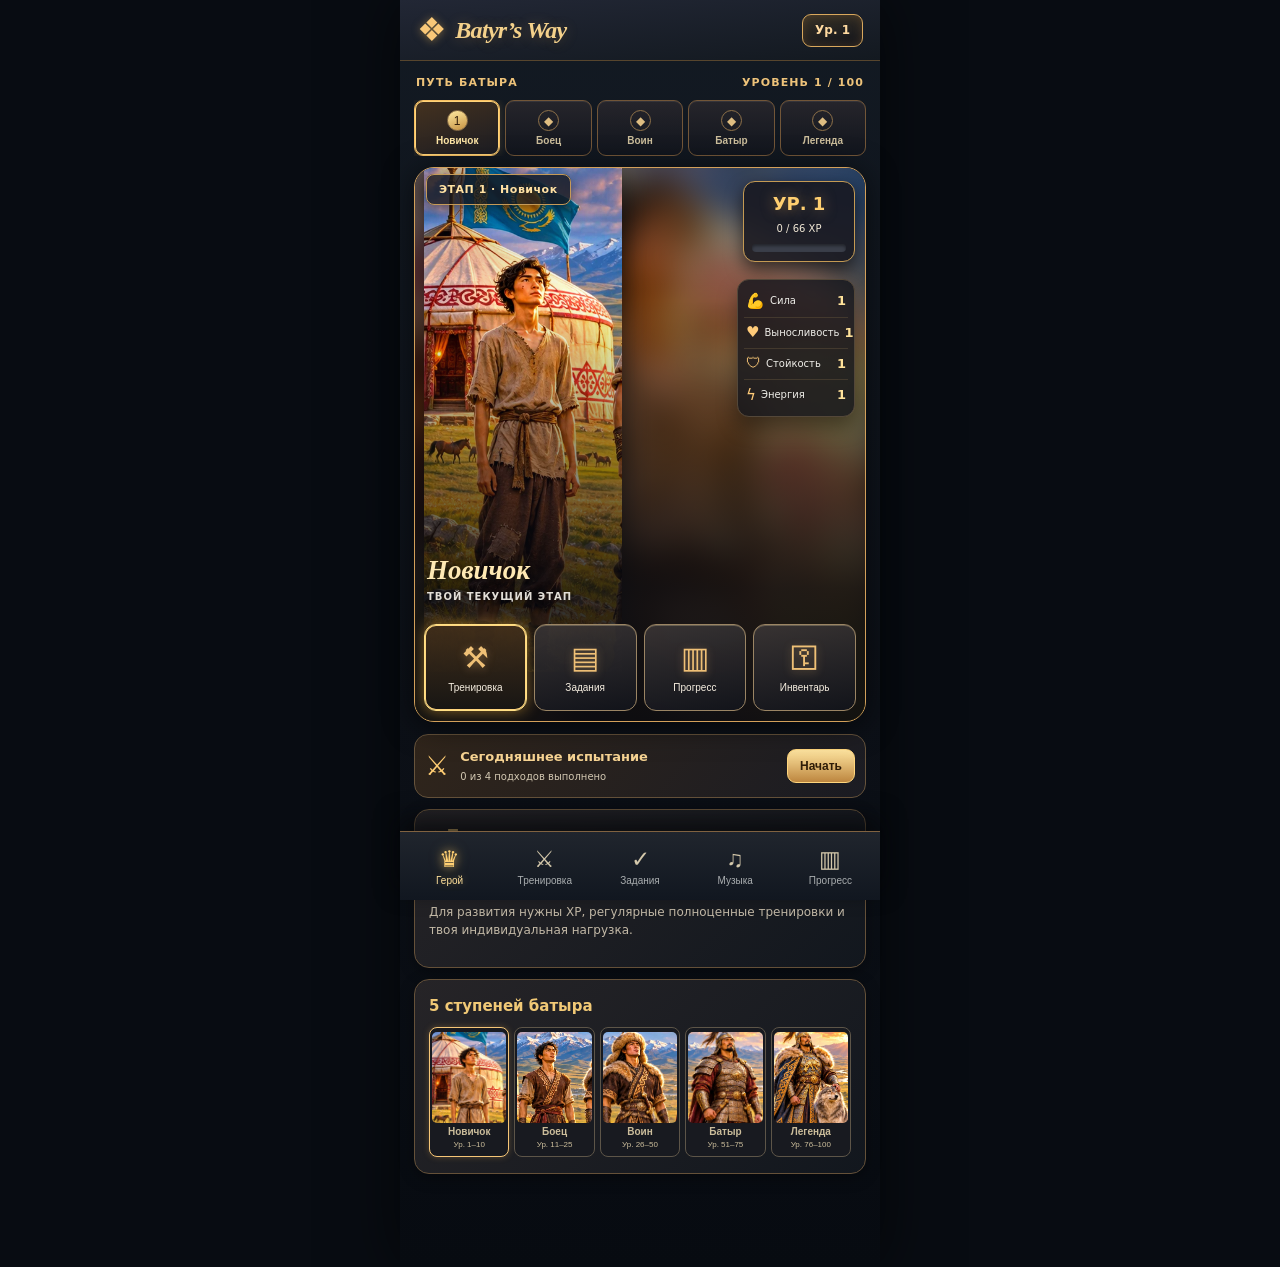
==== commit 4ad51650: "Load full Batyr's Way v1.0 music player across game screens" ====
--- a/app/src/main/assets/index.html
+++ b/app/src/main/assets/index.html
@@ -50,7 +50,7 @@
 .gameRow .card{flex:1;margin:0;padding:13px 8px;text-align:center}
 .gameRow strong{font-size:23px;color:#f7ce76}
 .gameRow .small{display:block}
-</style><link rel="stylesheet" href="v06.css"><link rel="stylesheet" href="v07.css"><link rel="stylesheet" href="v08.css"><link rel="stylesheet" href="v09.css"></head><body><div class="shell"><header class="top"><div class="brand"><span class="logo">♛</span> Batyr’s Way</div><div class="badge" id="lvlHeader">Ур. 1</div></header><main id="main"></main><div id="musicStrip"></div><nav class="nav" id="nav"></nav></div><div id="toast" class="toast"></div><div id="modal"></div>
+</style><link rel="stylesheet" href="v06.css"><link rel="stylesheet" href="v07.css"><link rel="stylesheet" href="v08.css"><link rel="stylesheet" href="v09.css"><link rel="stylesheet" href="v10.css"></head><body><div class="shell"><header class="top"><div class="brand"><span class="logo">♛</span> Batyr’s Way</div><div class="badge" id="lvlHeader">Ур. 1</div></header><main id="main"></main><div id="musicStrip"></div><nav class="nav" id="nav"></nav></div><div id="toast" class="toast"></div><div id="modal"></div>
 <script>const HERO_IMAGES=["heroes/novice.webp","heroes/fighter.webp","heroes/warrior.webp","heroes/batyr.webp","heroes/legend.webp"];</script><script>
 
 'use strict';
@@ -149,4 +149,4 @@
   };
   render();
 })();
-</script><script src="v06.js"></script><script src="v07.js"></script><script src="v08.js"></script><script src="v09.js"></script></body></html>+</script><script src="v06.js"></script><script src="v07.js"></script><script src="v08.js"></script><script src="v09.js"></script><script src="v10.js"></script></body></html>
--- a/app/src/main/assets/v09.css
+++ b/app/src/main/assets/v09.css
@@ -62,4 +62,16 @@
 /* Navigation and all other sections */
 .nav{background:linear-gradient(180deg,#20252d,#111720);border-top:1px solid #806240;padding:7px 2px max(7px,env(safe-area-inset-bottom))}.nav button{font-size:10px}.nav button i{font-size:23px;color:#d4c8ab}.nav button.active{color:#ffe19c}.nav button.active i{color:#ffd073;filter:drop-shadow(0 0 6px #ffc8658c)}
 .btn{background:linear-gradient(180deg,#ffe09a,#bf8639);border:1px solid #f5c878}.card{background:linear-gradient(140deg,#2b2728,#151b22);border-color:#77603e}.card h2,.title{color:#f0c877}.ml-play{background:linear-gradient(145deg,#ffe3a2,#b78334)}
-@media(max-width:380px){.v9-hero-stage{height:535px}.v9-stage-art{height:89%;max-width:79%}.v9-hero-stats{width:112px}.v9-action{min-height:79px}.v9-action span{font-size:26px}.v9-action small{font-size:9px}.v9-ex-visual{width:48px}.v9-chapter b{font-size:9px}}+@media(max-width:380px){.v9-hero-stage{height:535px}.v9-stage-art{height:89%;max-width:79%}.v9-hero-stats{width:112px}.v9-action{min-height:79px}.v9-action span{font-size:26px}.v9-action small{font-size:9px}.v9-ex-visual{width:48px}.v9-chapter b{font-size:9px}}
+/* 0.9.1 refinements: whole exercise demonstrator visible, controls on smaller screens. */
+.v9-session-figure{height:223px;background:radial-gradient(ellipse at 50% 55%,#47392c,#151820 78%)}
+.v9-action-illustration{object-fit:contain}
+.v9-session-steps{margin:4px 0 14px}
+.v9-session-main h2{margin:8px 0 0;font-size:25px}
+.v9-session-target{margin:0 0 11px;font-size:20px}
+.v9-session-counter{font-size:49px;margin:9px 0 3px}
+.v9-session-counter span{font-size:35px}
+.v9-counter-actions{margin:9px 0}
+.v9-session-controls{margin:13px 0 9px}
+.v9-stage-back{filter:blur(16px) saturate(1.10) brightness(.60)}
+@media(max-height:800px){.v9-session-figure{height:198px}.v9-session-main h2{font-size:24px}.v9-session-steps{margin-bottom:7px}}
--- a/app/src/main/assets/v10.css
+++ b/app/src/main/assets/v10.css
@@ -0,0 +1,52 @@
+/* Batyr's Way v1.0 — premium expandable music player, responsive mobile. */
+#musicStrip{z-index:35;position:relative}
+#musicStrip.p10-playing{border-top:1px solid #a77936;box-shadow:0 -7px 22px #0007}
+.p10-miniplayer{position:relative;display:flex;align-items:center;gap:6px;min-height:68px;padding:8px 10px 12px;background:linear-gradient(145deg,#2b271f,#141923 66%);border-top:1px solid #a67942}
+.p10-miniplayer button{appearance:none;border:0;background:transparent;color:#f2dbac;cursor:pointer}
+.p10-minimark{width:38px;height:38px;flex:none;border:1px solid #a87a3f!important;border-radius:11px!important;background:linear-gradient(150deg,#47371e,#25221d)!important;color:#ffcc65!important;font-size:23px}
+.p10-minititle{flex:1;min-width:0;text-align:left;display:flex;flex-direction:column;gap:3px;padding-left:4px}
+.p10-minititle b{font-size:12px;overflow:hidden;text-overflow:ellipsis;white-space:nowrap;color:#fff1d7}
+.p10-minititle small{font-size:10px;color:#bfb5a3;white-space:nowrap;overflow:hidden;text-overflow:ellipsis}
+.p10-miniaction{font-size:15px;min-width:27px;height:36px;font-weight:bold}
+.p10-miniaction.p10-gold{background:linear-gradient(150deg,#ffdc91,#c99641)!important;border-radius:50%!important;color:#241b0d!important;min-width:38px;height:38px}
+.p10-miniprogress{position:absolute;left:0;right:0;bottom:0;height:3px;background:#5b5041}
+.p10-miniprogress>div{height:100%;background:#facc71;box-shadow:0 0 8px #ffc85e}
+.p10-shade{position:fixed;inset:0;background:#030508c9;z-index:96}
+.p10-expanded{position:fixed;left:50%;bottom:0;transform:translateX(-50%);width:min(100%,480px);max-height:94dvh;overflow:auto;overscroll-behavior:contain;z-index:97;border:1px solid #c1924e;border-bottom:0;border-radius:22px 22px 0 0;padding:7px 20px max(24px,env(safe-area-inset-bottom));color:#fcead0;background:linear-gradient(155deg,#303030 0%,#1c2028 38%,#0c111b 100%);box-shadow:0 -12px 56px #000c}
+.p10-handle{width:44px;height:4px;background:#a58452;border-radius:99px;margin:0 auto 13px}
+.p10-heading{display:flex;align-items:center;justify-content:space-between;letter-spacing:2px;font-size:11px;color:#ffd891}
+.p10-heading button{border:0;background:#33333b;color:#f3d49a;font-size:25px;width:38px;height:34px;border-radius:9px}
+.p10-art{height:210px;margin:20px auto 16px;display:flex;flex-direction:column;align-items:center;justify-content:center;gap:6px;border:1px solid #ad8449;border-radius:17px;overflow:hidden;background:radial-gradient(circle at 50% 45%,#785932aa,#161b22 70%),url('scenes/legend.webp') center 26%/cover no-repeat;box-shadow:inset 0 0 70px #05060880,0 7px 23px #0007}
+.p10-notes{font-size:75px;color:#ffe19b;text-shadow:0 4px 22px #000c,0 0 18px #eea838}
+.p10-art small{letter-spacing:3px;color:#ffdc9c;font-size:11px;text-shadow:0 2px 6px #000}
+.p10-song{text-align:center;margin:7px 0 25px}
+.p10-song h2{font-size:21px;margin:0 0 6px;line-height:1.3}
+.p10-song p{margin:0;color:#b6ad9e;font-size:12px}
+.p10-seekbox{margin:12px 0 15px}
+#p10-seek{width:100%;accent-color:#ffce74;cursor:pointer;touch-action:pan-y}
+.p10-times{display:flex;justify-content:space-between;font-variant-numeric:tabular-nums;color:#bfbaa9;font-size:12px;margin-top:2px}
+.p10-main-controls{display:flex;align-items:center;justify-content:space-between;gap:6px}
+.p10-main-controls button{appearance:none;border:0;background:transparent;color:#e6d4b4;width:45px;height:49px;font-size:22px;cursor:pointer}
+.p10-main-controls button.selected{color:#ffd071}
+.p10-main-controls .p10-big-play{height:67px;width:67px;border-radius:50%;background:linear-gradient(160deg,#ffe6ac,#d8a151);color:#211809;font-size:28px;box-shadow:0 3px 19px #daa1435e}
+.p10-mode-text{text-align:center;color:#d1b88e;font-size:12px;padding:16px 0 10px}
+.p10-queue-link{display:block;width:100%;padding:12px;border:1px solid #776144;background:#292827;color:#f1c982;border-radius:12px;font-size:14px}
+.p10-feature{border-color:#aa8149!important;background:linear-gradient(125deg,#2e281f,#1b2029)!important}
+.p10-status{font-size:12px;color:#c3c09c;padding-top:13px;margin:0}
+.p10-status.error{color:#f1a392}
+.p10-list-head{display:flex;align-items:center;justify-content:space-between}
+.p10-list-head span{font-size:25px;color:#f3cc78}
+.p10-track{display:flex;align-items:center;gap:7px;min-height:66px;padding:9px 6px;margin:8px 0;background:linear-gradient(125deg,#262831,#151a21);border:1px solid #524435;border-radius:12px}
+.p10-track.active{border-color:#b89052;box-shadow:0 0 10px #e9a93c1e}
+.p10-track button{cursor:pointer;flex:none}
+.p10-track-play{height:39px;width:39px;border:1px solid #e4bc6c;background:linear-gradient(160deg,#ffdd96,#bb8a3d);color:#291d0c;border-radius:50%;font-size:19px}
+.p10-track-name{flex:1;min-width:0;display:flex;flex-direction:column;gap:5px}
+.p10-track-name b{font-size:14px;color:#f1e5d1;white-space:nowrap;text-overflow:ellipsis;overflow:hidden}
+.p10-track-name small{color:#a4a6ae;font-size:10px}
+.p10-track-edit,.p10-track-delete{height:36px;width:32px;border-radius:9px;background:#21242a;border:1px solid #504334;color:#e5c280;font-size:19px}
+.p10-track-delete{color:#f0a39b}
+.p10-empty{text-align:center;font-size:14px;color:#d0c3ac;padding:30px 5px}
+.p10-empty p{font-size:12px}
+.p10-help p{line-height:1.5;color:#bfc0be}
+body.p10-sheet-visible{overflow:hidden}
+@media(max-height:650px){.p10-art{height:115px;margin:9px auto}.p10-notes{font-size:45px}.p10-song{margin:8px 0 12px}.p10-expanded{max-height:100dvh;padding-top:5px}}
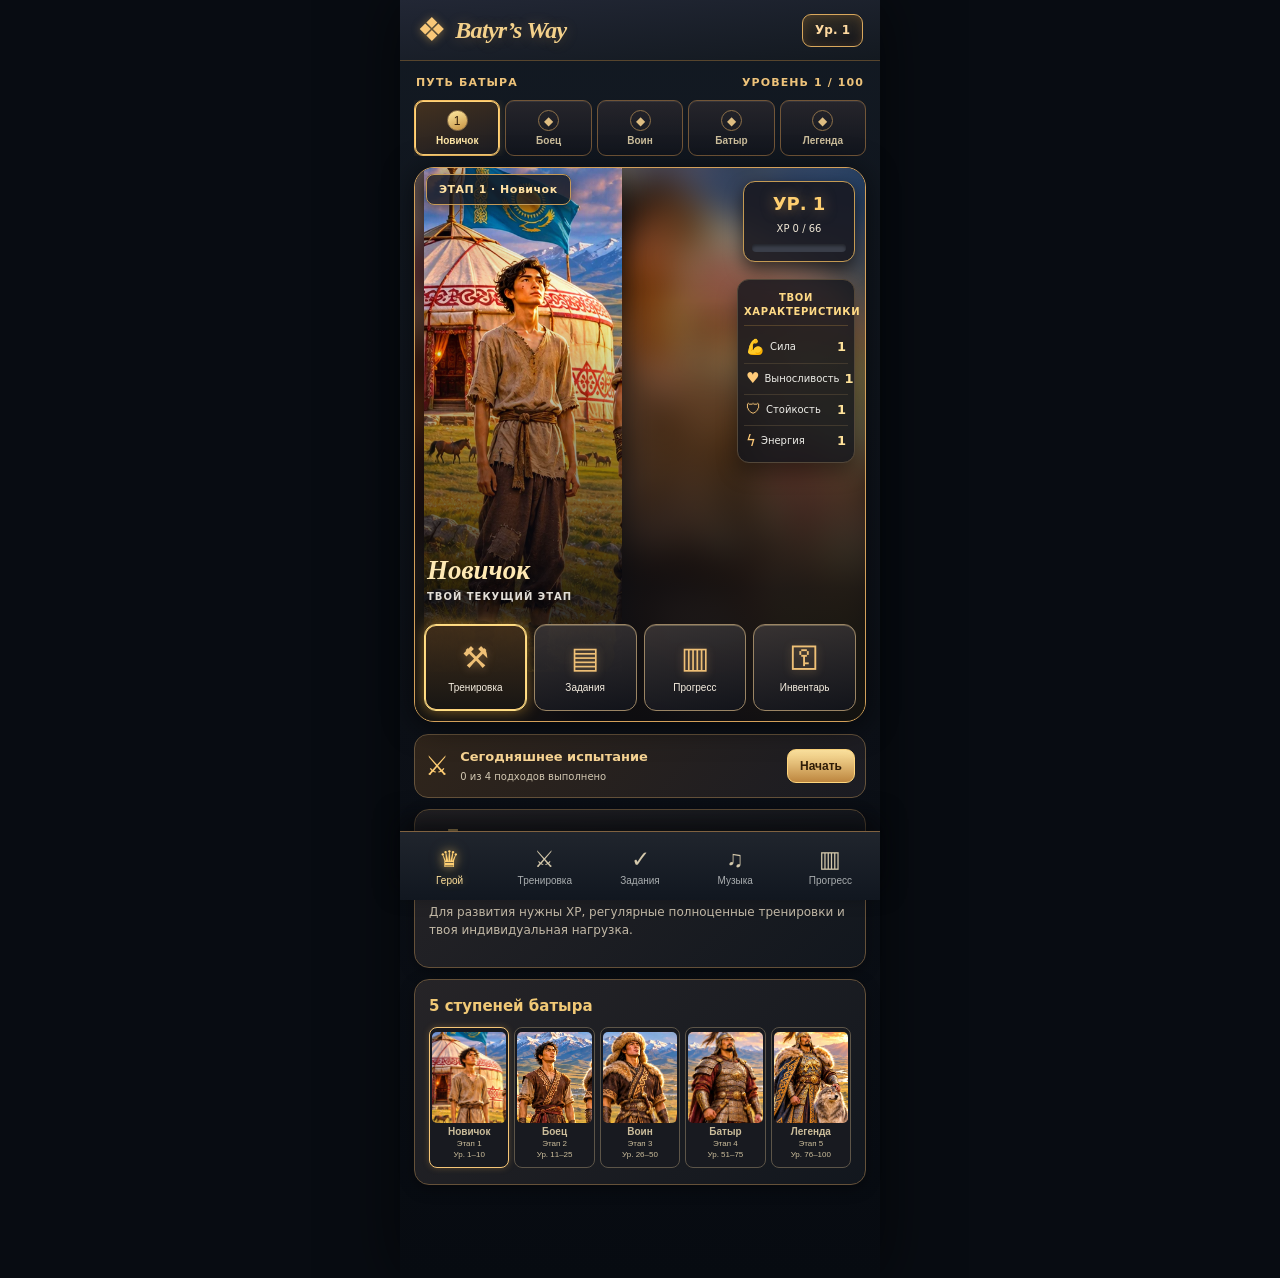
==== commit ea8848b4: "Add exercise training-category selector and load attribute progression UI" ====
--- a/app/src/main/assets/index.html
+++ b/app/src/main/assets/index.html
@@ -50,7 +50,7 @@
 .gameRow .card{flex:1;margin:0;padding:13px 8px;text-align:center}
 .gameRow strong{font-size:23px;color:#f7ce76}
 .gameRow .small{display:block}
-</style><link rel="stylesheet" href="v06.css"><link rel="stylesheet" href="v07.css"><link rel="stylesheet" href="v08.css"><link rel="stylesheet" href="v09.css"><link rel="stylesheet" href="v10.css"></head><body><div class="shell"><header class="top"><div class="brand"><span class="logo">♛</span> Batyr’s Way</div><div class="badge" id="lvlHeader">Ур. 1</div></header><main id="main"></main><div id="musicStrip"></div><nav class="nav" id="nav"></nav></div><div id="toast" class="toast"></div><div id="modal"></div>
+</style><link rel="stylesheet" href="v06.css"><link rel="stylesheet" href="v07.css"><link rel="stylesheet" href="v08.css"><link rel="stylesheet" href="v09.css"><link rel="stylesheet" href="v10.css"><link rel="stylesheet" href="v11.css"></head><body><div class="shell"><header class="top"><div class="brand"><span class="logo">♛</span> Batyr’s Way</div><div class="badge" id="lvlHeader">Ур. 1</div></header><main id="main"></main><div id="musicStrip"></div><nav class="nav" id="nav"></nav></div><div id="toast" class="toast"></div><div id="modal"></div>
 <script>const HERO_IMAGES=["heroes/novice.webp","heroes/fighter.webp","heroes/warrior.webp","heroes/batyr.webp","heroes/legend.webp"];</script><script>
 
 'use strict';
@@ -93,7 +93,7 @@
 function sessionScreen(){const x=state.ex.find(e=>e.id===session?.id);if(!x){state.view='workout';return workout()}return `<div class="focus">${btn('‹ Назад к тренировке','go-workout','secondary')}<div style="height:34px"></div><div class="caps center">ИСПЫТАНИЕ БАТЫРА · ПОДХОД ${session.set} / ${x.sets}</div><h1 class="center">${esc(x.name)}</h1><figure><div class="emoji">${x.name.includes('Вело')?'🚴':x.name.includes('Планк')?'🧘':'💪'}</div></figure><div class="counter">${session.counter} / ${x.amount}</div><p class="center muted">${x.kind==='Секунды'?'секунд':'повторений'}</p>${progress(session.counter/x.amount*100)}<div style="height:22px"></div>${btn(`＋ ${x.kind==='Секунды'?'1 секунда':'1 повторение'}`,'plus')}<div style="height:9px"></div>${btn('Я выполнил всё','all','secondary')}<div style="height:9px"></div>${btn('✓ Отметить подход выполненным','complete',session.counter>=x.amount?'':'secondary')}<p class="small center">Подтверждай только реально выполненные упражнения.</p></div>`}
 function reward(){return `<div class="center" style="padding-top:75px"><div style="font-size:75px">🏆</div><div class="caps">ТРЕНИРОВКА ЗАВЕРШЕНА</div><h1 style="color:var(--gold)">+30 XP</h1><h2>Путь батыра продолжается!</h2><p class="muted">Ты выполнил выбранные задания. Герой стал ещё на шаг ближе к следующему уровню.</p>${btn('Вернуться к герою','go-hero')}</div>`}
 function render(){save();$('lvlHeader').textContent='Ур. '+level();const nav=[['hero','♛','Герой'],['workout','⚔','Тренировка'],['quests','✓','Задания'],['music','♫','Музыка'],['progress','▥','Прогресс']];$('main').innerHTML=({hero:mainHero,workout,quests,music,progress:progressScreen,session:sessionScreen,reward})[state.view]();$('nav').innerHTML=nav.map(([id,icon,label])=>`<button class="${state.view===id?'active':''}" data-action="go-${id}"><i>${icon}</i>${label}</button>`).join('');$('musicStrip').innerHTML=audio.src?`<div class="miniplayer"><span>♫</span><span style="flex:1">${esc(audioName)}</span><button data-action="pause">⏯</button></div>`:'';const range=$('stageRange');if(range)range.oninput=()=>{state.previewStage=+range.value;render()};const picker=$('audioFile');if(picker)picker.onchange=()=>{if(picker.files[0]){audio.src=URL.createObjectURL(picker.files[0]);audioName=picker.files[0].name;audio.play().catch(()=>badge('Нажми воспроизведение'));render()}}}
-function form(x){let edit=Boolean(x);x=x||{id:uid(),name:'',kind:'Повторения',amount:15,sets:1,weight:0};$('modal').innerHTML=`<div class="overlay" id="overlay"><div class="dialog"><h2>${edit?'Изменить упражнение':'Новое испытание'}</h2><form id="exerciseForm"><label>Название</label><input id="exName" maxlength="70" class="field" required placeholder="Например: отжимания" value="${esc(x.name)}"><label>Тип задания</label><select id="exKind" class="field"><option ${x.kind==='Повторения'?'selected':''}>Повторения</option><option ${x.kind==='Секунды'?'selected':''}>Секунды</option></select><label>Сколько раз / секунд</label><input id="exAmount" class="field" required type="number" min="1" max="10000" value="${x.amount}"><label>Подходов</label><input id="exSets" class="field" required type="number" min="1" max="12" value="${x.sets}"><label>Вес снаряда, кг (необязательно)</label><input id="exWeight" class="field" type="number" step="0.5" min="0" max="1000" value="${x.weight}"><button type="submit" class="btn">Сохранить</button></form><div style="height:8px"></div>${edit?btn('Удалить упражнение',`delete:${x.id}`,'secondary'):btn('Выбрать из библиотеки','presets','secondary')}<div style="height:8px"></div>${btn('Отмена','close','tertiary')}</div></div>`;const f=$('exerciseForm');f.onsubmit=e=>{e.preventDefault();const name=$('exName').value.trim(),amount=+$('exAmount').value,sets=+$('exSets').value,weight=+$('exWeight').value||0;if(!name||amount<1||amount>10000||sets<1||sets>12||weight<0){badge('Проверь значения');return}let obj={id:x.id,name,kind:$('exKind').value,amount,sets,weight};let k=state.ex.findIndex(v=>v.id===x.id);if(k<0)state.ex.push(obj);else state.ex[k]=obj;close();state.view='workout';render()}}
+function form(x){let edit=Boolean(x);x=x||{id:uid(),name:'',kind:'Повторения',amount:15,sets:1,weight:0};$('modal').innerHTML=`<div class="overlay" id="overlay"><div class="dialog"><h2>${edit?'Изменить упражнение':'Новое испытание'}</h2><form id="exerciseForm"><label>Название</label><input id="exName" maxlength="70" class="field" required placeholder="Например: отжимания" value="${esc(x.name)}"><label>Тип задания</label><select id="exKind" class="field"><option ${x.kind==='Повторения'?'selected':''}>Повторения</option><option ${x.kind==='Секунды'?'selected':''}>Секунды</option></select><label>Что тренирует упражнение?</label><select id="exCategory" class="field"><option value="auto" ${!x.category||x.category==='auto'?'selected':''}>Определять автоматически</option><option value="strength" ${x.category==='strength'?'selected':''}>💪 Сила — штанга, гантели, отжимания</option><option value="cardio" ${x.category==='cardio'?'selected':''}>❤️ Выносливость — бег, ходьба, велосипед</option><option value="stability" ${x.category==='stability'?'selected':''}>🛡 Стойкость — планка, удержания, статика</option><option value="mixed" ${x.category==='mixed'?'selected':''}>⚡ Смешанная — круговая, функциональная</option></select><p class="small">Категорию можно исправить вручную, если приложение определило её неверно.</p><label>Сколько раз / секунд</label><input id="exAmount" class="field" required type="number" min="1" max="10000" value="${x.amount}"><label>Подходов</label><input id="exSets" class="field" required type="number" min="1" max="12" value="${x.sets}"><label>Вес снаряда, кг (необязательно)</label><input id="exWeight" class="field" type="number" step="0.5" min="0" max="1000" value="${x.weight}"><button type="submit" class="btn">Сохранить</button></form><div style="height:8px"></div>${edit?btn('Удалить упражнение',`delete:${x.id}`,'secondary'):btn('Выбрать из библиотеки','presets','secondary')}<div style="height:8px"></div>${btn('Отмена','close','tertiary')}</div></div>`;const f=$('exerciseForm');f.onsubmit=e=>{e.preventDefault();const name=$('exName').value.trim(),amount=+$('exAmount').value,sets=+$('exSets').value,weight=+$('exWeight').value||0;if(!name||amount<1||amount>10000||sets<1||sets>12||weight<0){badge('Проверь значения');return}let obj={id:x.id,name,kind:$('exKind').value,amount,sets,weight,category:$('exCategory').value};let k=state.ex.findIndex(v=>v.id===x.id);if(k<0)state.ex.push(obj);else state.ex[k]=obj;close();state.view='workout';render()}}
 function presets(){const list=[['Отжимания',15,'Повторения'],['Приседания',20,'Повторения'],['Подтягивания',5,'Повторения'],['Жим лёжа',10,'Повторения'],['Становая тяга',8,'Повторения'],['Планка',30,'Секунды'],['Велотренажёр',600,'Секунды'],['Ходьба',900,'Секунды']];$('modal').innerHTML=`<div class="overlay"><div class="dialog"><h2>Библиотека упражнений</h2>${list.map((x,i)=>`<div class="exercise"><div><strong>${x[0]}</strong><br><span>${x[1]} ${x[2]==='Секунды'?'сек.':'раз'}</span></div><button class="square" data-action="preset:${i}">＋</button></div>`).join('')}${btn('Закрыть','close','secondary')}</div></div>`;window.presetsList=list}
 function close(){$('modal').innerHTML=''}
 document.addEventListener('click',e=>{let target=e.target.closest('[data-action]');if(!target)return;const [key,v,i]=target.dataset.action.split(':');if(key==='go-hero'||key==='go-workout'||key==='go-quests'||key==='go-music'||key==='go-progress'){state.view=key.slice(3);render();return}switch(key){case 'style':state.style=+v;state.previewStage=0;render();break;case 'add':form();break;case 'edit':form(state.ex.find(x=>x.id===v));break;case 'check':book(state.ex.find(x=>x.id===v),+i);break;case 'manage':presets();break;case 'start':{let x=state.ex.find(y=>y.id===v),n=Array.from({length:x.sets},(_,idx)=>idx+1).find(z=>!isDone(x,z))||1;session={id:v,set:n,counter:0};state.view='session';render();break}case 'plus':{let x=state.ex.find(y=>y.id===session.id);session.counter=Math.min(x.amount,session.counter+1);render();break}case 'all':{let x=state.ex.find(y=>y.id===session.id);session.counter=x.amount;render();break}case 'complete':{let x=state.ex.find(y=>y.id===session.id);if(session.counter<x.amount){badge('Сначала закончи упражнение');return}if(!isDone(x,session.set))book(x,session.set);state.view='workout';render();break}case 'finish':finish();break;case 'save-weight':{let w=+$('weight').value,g=+$('goal').value;if(!(w>=25&&w<=400&&g>=25&&g<=400)){badge('Проверь вес');return}state.weight=w;state.goal=g;save();badge('Показатели сохранены');render();break}case 'play-url':{let u=$('audioURL').value.trim();if(!u.startsWith('https://')){badge('Нужна прямая HTTPS-ссылка');return}audio.src=u;audioName='Интернет-аудио';audio.play().catch(()=>badge('Не удалось открыть поток'));render();break}case 'pause':audio.paused?audio.play().catch(()=>badge('Не удалось воспроизвести')):audio.pause();break;case 'stop':audio.pause();audio.removeAttribute('src');audioName='Музыка не выбрана';render();break;case 'close':close();break;case 'presets':presets();break;case 'preset':{let [name,amount,kind]=window.presetsList[+v];form({id:uid(),name,amount,kind,sets:1,weight:0});break}case 'delete':{state.ex=state.ex.filter(x=>x.id!==v);close();render();break}case 'noop':break;}});
@@ -149,4 +149,4 @@
   };
   render();
 })();
-</script><script src="v06.js"></script><script src="v07.js"></script><script src="v08.js"></script><script src="v09.js"></script><script src="v10.js"></script></body></html>+</script><script src="v06.js"></script><script src="v07.js"></script><script src="v08.js"></script><script src="v09.js"></script><script src="v10.js"></script><script src="v11.js"></script></body></html>
--- a/app/src/main/assets/v10.css
+++ b/app/src/main/assets/v10.css
@@ -50,3 +50,12 @@
 .p10-help p{line-height:1.5;color:#bfc0be}
 body.p10-sheet-visible{overflow:hidden}
 @media(max-height:650px){.p10-art{height:115px;margin:9px auto}.p10-notes{font-size:45px}.p10-song{margin:8px 0 12px}.p10-expanded{max-height:100dvh;padding-top:5px}}
+
+
+/* Five rank-specific game attributes (preview vs earned character level). */
+.v10-stat-caption{font-size:10px;color:#ffda86;letter-spacing:.65px;font-weight:850;text-align:center;margin:0 0 6px;padding-bottom:6px;border-bottom:1px solid #b487404f}
+.v9-hero-stats{padding-top:11px!important}
+.v9-hero-level .v10-current-lvl{display:block;color:#e9cba8;font-size:10px;margin-top:6px}
+.v10-attrs-note{font-size:11px!important;color:#cfc0a5!important;text-align:left}
+.v9-portrait-gallery button{min-height:133px}
+.v9-portrait-gallery button small{line-height:1.1}
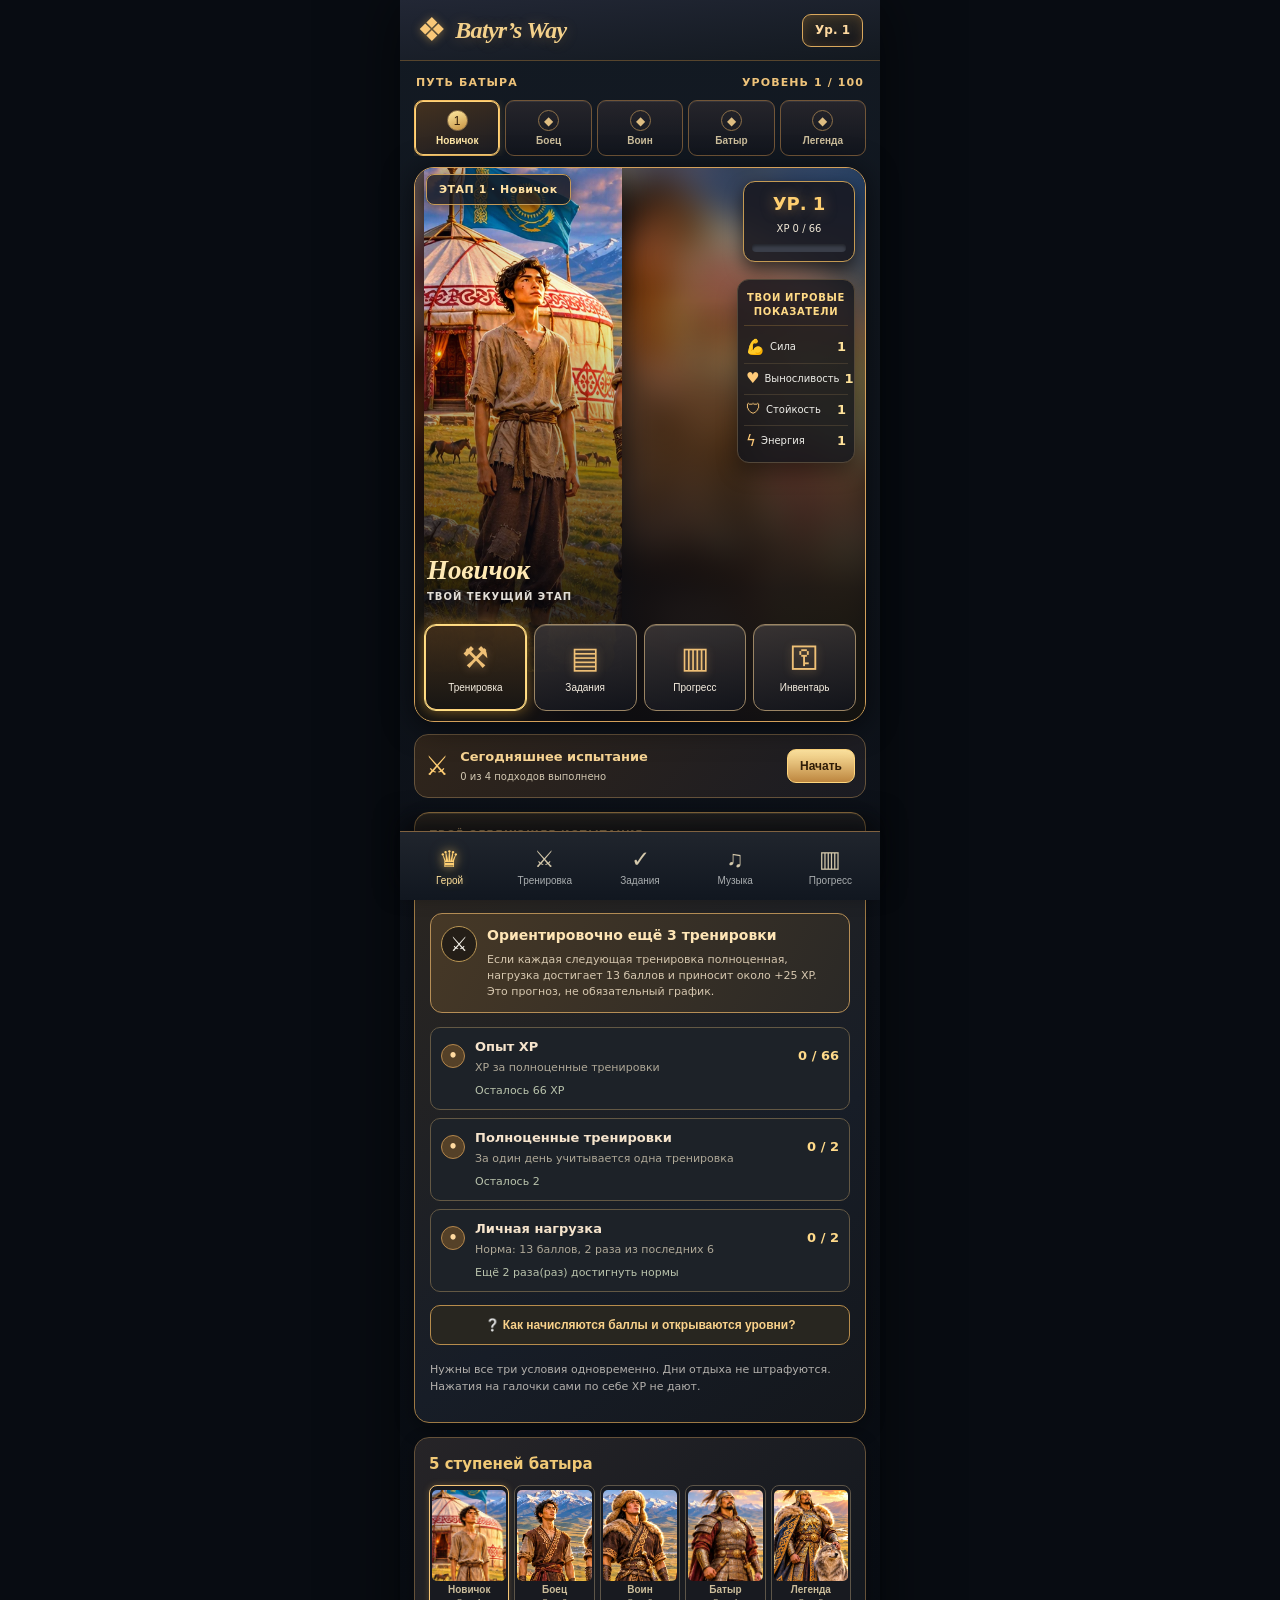
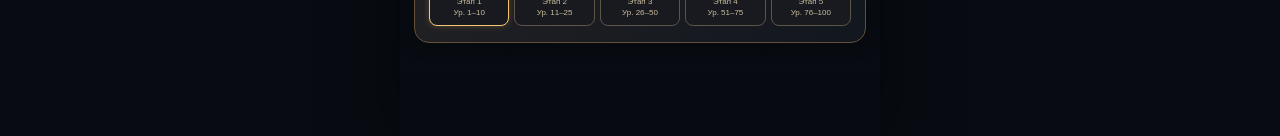
==== commit fe9839c5: "Enable transparent XP rewards and training countdown in Batyr's Way game" ====
--- a/app/src/main/assets/index.html
+++ b/app/src/main/assets/index.html
@@ -50,7 +50,7 @@
 .gameRow .card{flex:1;margin:0;padding:13px 8px;text-align:center}
 .gameRow strong{font-size:23px;color:#f7ce76}
 .gameRow .small{display:block}
-</style><link rel="stylesheet" href="v06.css"><link rel="stylesheet" href="v07.css"><link rel="stylesheet" href="v08.css"><link rel="stylesheet" href="v09.css"><link rel="stylesheet" href="v10.css"><link rel="stylesheet" href="v11.css"></head><body><div class="shell"><header class="top"><div class="brand"><span class="logo">♛</span> Batyr’s Way</div><div class="badge" id="lvlHeader">Ур. 1</div></header><main id="main"></main><div id="musicStrip"></div><nav class="nav" id="nav"></nav></div><div id="toast" class="toast"></div><div id="modal"></div>
+</style><link rel="stylesheet" href="v06.css"><link rel="stylesheet" href="v07.css"><link rel="stylesheet" href="v08.css"><link rel="stylesheet" href="v09.css"><link rel="stylesheet" href="v10.css"><link rel="stylesheet" href="v11.css"><link rel="stylesheet" href="v12.css"></head><body><div class="shell"><header class="top"><div class="brand"><span class="logo">♛</span> Batyr’s Way</div><div class="badge" id="lvlHeader">Ур. 1</div></header><main id="main"></main><div id="musicStrip"></div><nav class="nav" id="nav"></nav></div><div id="toast" class="toast"></div><div id="modal"></div>
 <script>const HERO_IMAGES=["heroes/novice.webp","heroes/fighter.webp","heroes/warrior.webp","heroes/batyr.webp","heroes/legend.webp"];</script><script>
 
 'use strict';
@@ -149,4 +149,4 @@
   };
   render();
 })();
-</script><script src="v06.js"></script><script src="v07.js"></script><script src="v08.js"></script><script src="v09.js"></script><script src="v10.js"></script><script src="v11.js"></script></body></html>+</script><script src="v06.js"></script><script src="v07.js"></script><script src="v08.js"></script><script src="v09.js"></script><script src="v10.js"></script><script src="v11.js"></script><script src="v12.js"></script></body></html>
--- a/app/src/main/assets/v11.css
+++ b/app/src/main/assets/v11.css
@@ -0,0 +1,20 @@
+/* Batyr's Way 1.1 — exercise-driven RPG skills */
+.v11-legend{margin:12px 0 14px;padding:13px 12px;background:linear-gradient(135deg,#292621,#161c27);border:1px solid #b5894c;border-radius:14px;color:#e8d7b9;box-shadow:inset 0 0 15px #efb55112}
+.v11-legend b{display:block;font-size:13px;margin-bottom:6px;color:#ffdc94}
+.v11-legend div{font-size:11px;line-height:1.65}
+.v11-legend p{font-size:11px;color:#b6b5ae;margin:7px 0 0}
+.v11-card{background:linear-gradient(135deg,#25272c,#111821)!important;border-color:#927347!important}
+.v11-card h2{margin:8px 0 16px}
+.v11-attrs,.v11-kind-list{display:flex;flex-direction:column;gap:11px}
+.v11-attr-row,.v11-kind{display:grid;grid-template-columns:minmax(114px,1.15fr) minmax(60px,1fr) 45px;align-items:center;gap:8px}
+.v11-attr-row span,.v11-kind span{font-size:12px;color:#dfd6c6}
+.v11-attr-row b,.v11-kind b{text-align:right;color:#ffd78a;font-size:12px;font-variant-numeric:tabular-nums}
+.v11-attr-track,.v11-kind-track{height:7px;background:#47413c;border-radius:99px;overflow:hidden}
+.v11-attr-track>div,.v11-kind-track>div{height:100%;border-radius:99px;background:linear-gradient(90deg,#ac7b3a,#f9d47e)}
+.v11-kind{padding:5px 0}
+.v11-kind-track>div{background:linear-gradient(90deg,#61513e,#e6b36c)}
+.v11-suggestion{margin:16px 0 8px;padding:12px;border:1px solid #78613f;background:#27221e;border-radius:12px}
+.v11-suggestion b{color:#f3cf8a;font-size:13px}
+.v11-suggestion p{font-size:12px;margin:6px 0 0;color:#dfd6cc}
+.v9-hero-stats .v9-stat b{font-variant-numeric:tabular-nums}
+.v9-reward .v9-panel h3:not(:first-child){margin-top:18px;padding-top:15px;border-top:1px solid #7c6146}
--- a/app/src/main/assets/v12.css
+++ b/app/src/main/assets/v12.css
@@ -0,0 +1,48 @@
+/* Batyr's Way 1.2 — understandable XP and next-level qualification dashboard. */
+.v9-next-rank{display:none!important}
+.xp12-card,.xp12-workout,.xp12-reward-detail{
+  border:1px solid #9d7944;border-radius:15px;
+  background:linear-gradient(145deg,#2d2720,#171d27 64%,#14171c);
+  padding:15px;margin:14px 0;
+  box-shadow:inset 0 1px #ffd77c24,0 7px 19px #0005
+}
+.xp12-kicker{color:#ffd18a;font-size:10px;font-weight:900;letter-spacing:1.1px;margin-bottom:8px}
+.xp12-title-row{display:flex;align-items:center;justify-content:space-between;gap:9px;margin:3px 0 12px}
+.xp12-title-row h2{margin:0;color:#fae0aa;font:800 24px system-ui}
+.xp12-title-row>b{color:#ffd18a;font-size:13px}
+.xp12-meter{height:9px;border-radius:40px;background:#48494c;overflow:hidden;border:1px solid #665440}
+.xp12-meter>div{height:100%;background:linear-gradient(90deg,#b88739,#ffdf8d);box-shadow:0 0 8px #ffb746aa;border-radius:40px}
+.xp12-forecast{display:flex;align-items:flex-start;gap:10px;margin:14px 0;padding:12px 10px;background:linear-gradient(115deg,#463826,#2b2926);border:1px solid #b68e56;border-radius:12px}
+.xp12-forecast-symbol{width:36px;height:36px;border-radius:50%;border:1px solid #ba9654;flex:none;display:grid;place-items:center;background:#241e17;font-size:20px}
+.xp12-forecast div{flex:1;display:flex;flex-direction:column;gap:6px}
+.xp12-forecast strong{font-size:14px;color:#ffe6b6}
+.xp12-forecast small{font-size:11px;color:#d6c7af;line-height:1.45}
+.xp12-gates{display:flex;flex-direction:column;gap:8px}
+.xp12-gate{border:1px solid #635844;border-radius:10px;padding:10px;background:#1d2228}
+.xp12-gate-title{display:flex;align-items:center;gap:10px}
+.xp12-mark{width:24px;height:24px;display:grid;place-items:center;border-radius:50%;font-weight:bold;font-size:15px;flex:none}
+.xp12-mark.ready{background:#2c4c32;border:1px solid #78b780;color:#c2ffc4}
+.xp12-mark.pending{background:#554128;border:1px solid #b4874c;color:#ffdaa0}
+.xp12-gate-title div{flex:1;display:flex;flex-direction:column;gap:4px;min-width:0}
+.xp12-gate-title strong{font-size:13px;color:#f6e4cc}
+.xp12-gate-title span:not(.xp12-mark){font-size:11px;color:#afa897;line-height:1.4}
+.xp12-gate-title>b{font-size:13px;color:#ffda8a;white-space:nowrap}
+.xp12-gate-footer{font-size:11px;color:#b9c3ac;margin:8px 0 0 34px}
+.xp12-why{border:1px solid #b78c4c;background:#282620;border-radius:10px;color:#f9d18a;padding:12px;font-weight:700;font-size:12px;margin:13px 0 5px;width:100%;cursor:pointer}
+.xp12-fine,.xp12-card p{font-size:11px;color:#b3b0ac;line-height:1.6}
+.xp12-estimate{display:flex;align-items:baseline;justify-content:space-between;gap:8px;margin:4px 0 14px}
+.xp12-estimate strong{font-size:27px;color:#ffdc95}
+.xp12-estimate span{font-size:11px;color:#c9c3b4;text-align:right}
+.xp12-workout-row,.xp12-reward-detail>div{display:flex;justify-content:space-between;gap:12px;border-bottom:1px solid #584c39;padding:10px 0}
+.xp12-workout-row span{font-size:12px;color:#dfd9cf}
+.xp12-workout-row b,.xp12-reward-detail b{color:#f9da9c;white-space:nowrap}
+.xp12-workout>p{font-size:12px;color:#e7d4bb;line-height:1.5}
+.xp12-workout>small{display:block;color:#c3b79e;font-size:11px;line-height:1.55}
+.xp12-dialog{max-height:84dvh;overflow-y:auto}
+.xp12-dialog h3{font-size:15px;color:#f0c983;margin:16px 0 9px}
+.xp12-dialog p{line-height:1.5}
+.xp12-examples{display:flex;flex-direction:column;gap:8px}
+.xp12-examples>div{padding:10px;background:#242a2c;border:1px solid #655037;border-radius:8px;font-size:12px}
+.xp12-examples b{display:block;margin-top:5px;color:#f9d28c}
+.xp12-reward-detail>div{font-size:12px;color:#eadbc6}
+.xp12-reward-detail p{font-size:11px;margin:12px 0 3px}
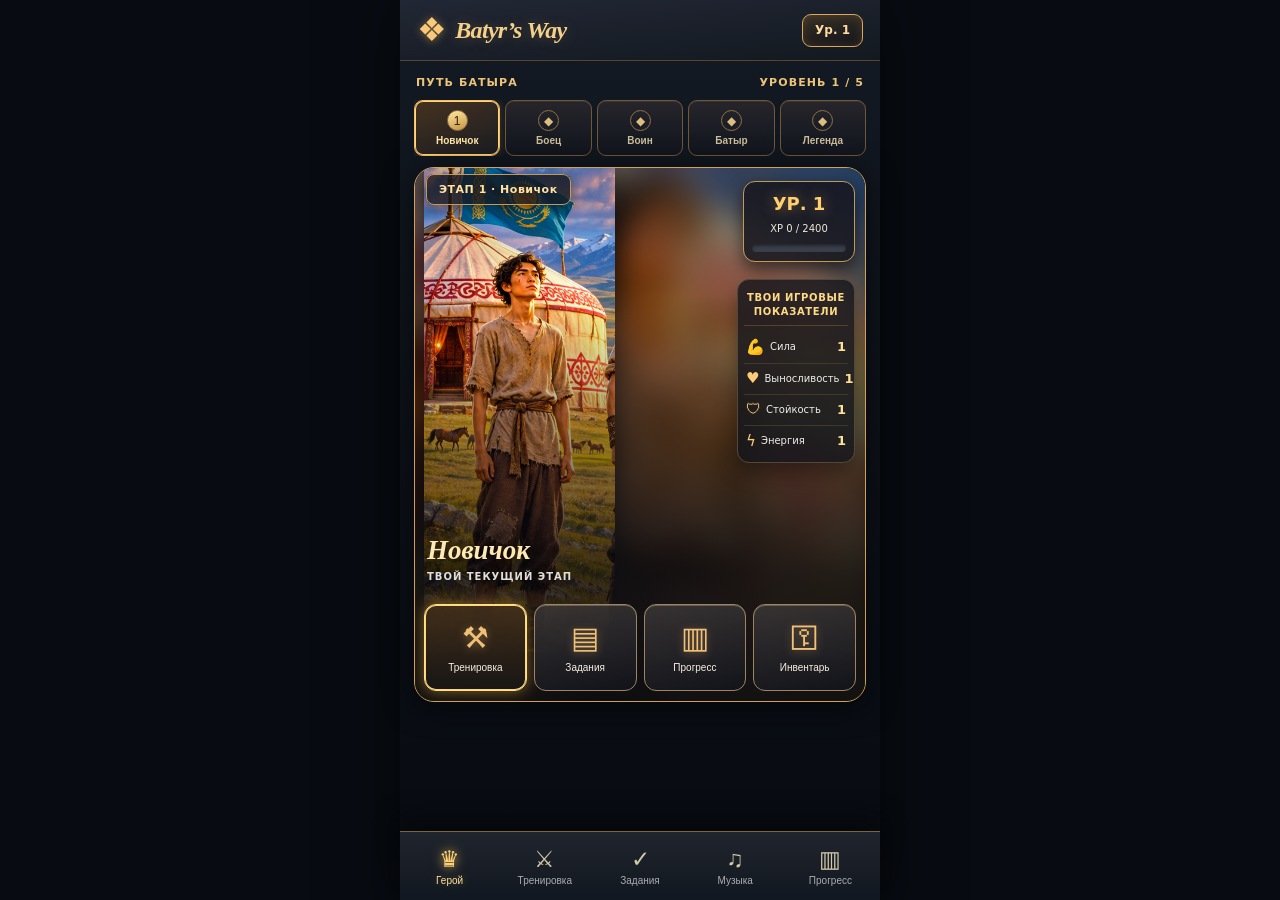
==== commit 930f6745: "Enable compact 1.7 activity library and 1.8 animated Kazakh warrior exercise demos" ====
--- a/app/src/main/assets/index.html
+++ b/app/src/main/assets/index.html
@@ -50,7 +50,7 @@
 .gameRow .card{flex:1;margin:0;padding:13px 8px;text-align:center}
 .gameRow strong{font-size:23px;color:#f7ce76}
 .gameRow .small{display:block}
-</style><link rel="stylesheet" href="v06.css"><link rel="stylesheet" href="v07.css"><link rel="stylesheet" href="v08.css"><link rel="stylesheet" href="v09.css"><link rel="stylesheet" href="v10.css"><link rel="stylesheet" href="v11.css"><link rel="stylesheet" href="v12.css"></head><body><div class="shell"><header class="top"><div class="brand"><span class="logo">♛</span> Batyr’s Way</div><div class="badge" id="lvlHeader">Ур. 1</div></header><main id="main"></main><div id="musicStrip"></div><nav class="nav" id="nav"></nav></div><div id="toast" class="toast"></div><div id="modal"></div>
+</style><link rel="stylesheet" href="v06.css"><link rel="stylesheet" href="v07.css"><link rel="stylesheet" href="v08.css"><link rel="stylesheet" href="v09.css"><link rel="stylesheet" href="v10.css"><link rel="stylesheet" href="v11.css"><link rel="stylesheet" href="v12.css"><link rel="stylesheet" href="v17.css"><link rel="stylesheet" href="v18.css"></head><body><div class="shell"><header class="top"><div class="brand"><span class="logo">♛</span> Batyr’s Way</div><div class="badge" id="lvlHeader">Ур. 1</div></header><main id="main"></main><div id="musicStrip"></div><nav class="nav" id="nav"></nav></div><div id="toast" class="toast"></div><div id="modal"></div>
 <script>const HERO_IMAGES=["heroes/novice.webp","heroes/fighter.webp","heroes/warrior.webp","heroes/batyr.webp","heroes/legend.webp"];</script><script>
 
 'use strict';
@@ -149,4 +149,4 @@
   };
   render();
 })();
-</script><script src="v06.js"></script><script src="v07.js"></script><script src="v08.js"></script><script src="v09.js"></script><script src="v10.js"></script><script src="v11.js"></script><script src="v12.js"></script></body></html>+</script><script src="v06.js"></script><script src="v07.js"></script><script src="v08.js"></script><script src="v09.js"></script><script src="v10.js"></script><script src="v11.js"></script><script src="v12.js"></script><script src="v17.js"></script><script src="v18.js"></script></body></html>
--- a/app/src/main/assets/v17.css
+++ b/app/src/main/assets/v17.css
@@ -0,0 +1,114 @@
+/* 1.7: phone-first compact Batyr's Way screens, no endless vertical explanations. */
+.bw17-workout-page .shell,.bw17-progress-page .shell{height:100dvh;min-height:0;overflow:hidden}
+.bw17-workout-page main,.bw17-progress-page main{padding:0 13px 5px;min-height:0;flex:1;overflow:hidden;display:flex;flex-direction:column}
+.bw17-workout-page #nav,.bw17-progress-page #nav{margin-top:0;flex:0 0 auto}
+.bw17-workout-page .top,.bw17-progress-page .top{flex:0 0 auto;padding-top:8px;padding-bottom:5px}
+.bw17-workout{height:100%;min-height:0;display:flex;flex-direction:column;gap:11px;color:#f5ede1}
+.bw17-heading{display:flex;align-items:center;justify-content:space-between;padding:3px 0}
+.bw17-heading small{display:block;font-size:10px;letter-spacing:1.5px;color:#c79a55;font-weight:850}
+.bw17-heading h1{font-size:27px;margin:0;color:#fff2d8;line-height:1.2}
+.bw17-headicon{font-size:27px;color:#e4b96f}
+.bw17-modes{display:flex;gap:5px;padding:3px;background:#1b2029;border-radius:12px;border:1px solid #5b4833}
+.bw17-chip{flex:1;min-width:0;padding:11px 2px;border:0;border-radius:9px;color:#c6bdaf;background:transparent;font-size:11px;font-weight:750;white-space:nowrap;cursor:pointer}
+.bw17-chip.on{background:linear-gradient(155deg,#ffe2a1,#bd8542);color:#2d2012;box-shadow:0 3px 10px #0008}
+.bw17-panel-head,.bw17-plan-top{display:flex;align-items:center;justify-content:space-between;gap:8px;color:#d2a869}
+.bw17-panel-head{padding:4px 1px 0;font-size:10px;letter-spacing:1px}
+.bw17-panel-head span{color:#b4c4ba;font-size:10px;letter-spacing:0}
+.bw17-quick-grid{display:grid;grid-template-columns:repeat(2,minmax(0,1fr));gap:9px}
+.bw17-quick{display:flex;gap:10px;align-items:center;position:relative;text-align:left;min-height:100px;padding:12px 9px;background:linear-gradient(145deg,#303038,#181d23 70%);color:#f6e8d0;border:1px solid #907148;border-radius:14px;cursor:pointer;box-shadow:inset 0 1px #ffeab318}
+.bw17-quick.logged{border-color:#6ea077;background:linear-gradient(145deg,#24392c,#17231e)}
+.bw17-quick-ico{font-size:26px;width:32px;text-align:center;filter:drop-shadow(0 3px 5px #0008)}
+.bw17-quick-body{min-width:0;display:flex;flex-direction:column;gap:5px}
+.bw17-quick-body b{font-size:13px;white-space:normal;line-height:1.1}
+.bw17-quick-body small{font-size:10px;color:#b8ae9e;line-height:1.3}
+.bw17-checkmark{position:absolute;right:9px;top:7px;color:#f4c573;font-size:15px}
+.bw17-day-summary{display:flex;align-items:center;justify-content:space-between;background:#26251f;border:1px solid #8e7448;border-radius:12px;padding:12px;font-size:12px;color:#d0c8b6;gap:6px}
+.bw17-day-summary strong{font-size:13px;color:#ffe0a5}
+.bw17-info{font-size:11px;line-height:1.45;color:#b3b5ad;padding:0 3px}
+.bw17-action{width:100%;min-height:42px;border:0;border-radius:11px;padding:10px;background:linear-gradient(150deg,#ffdfa2,#c48d43);color:#241d15;font-weight:800;font-size:13px;cursor:pointer}
+.bw17-action.outline{border:1px solid #93744d;background:#222832;color:#f3d092}
+.bw17-plan-top{align-items:center;padding:3px 1px}
+.bw17-plan-top>span{display:flex;flex-direction:column;gap:5px;min-width:0}
+.bw17-plan-top b{font-size:14px;color:#f0dbc0}
+.bw17-plan-top small{font-size:11px;color:#b7af9f}
+.bw17-plan-top button{padding:9px 11px;background:#2c2924;color:#f3d08b;border:1px solid #99733e;border-radius:9px;font-size:11px;white-space:nowrap}
+.bw17-meter,.bw17-session-prog{height:5px;overflow:hidden;border-radius:10px;background:#4c494b}
+.bw17-meter div,.bw17-session-prog div{height:100%;background:linear-gradient(90deg,#bb8841,#ffe1a3)}
+.bw17-ex-list{flex:1;min-height:0;overflow:auto;display:flex;flex-direction:column;gap:7px;scrollbar-width:thin;scrollbar-color:#936e41 #151b24}
+.bw17-ex{display:flex;gap:8px;align-items:center;min-height:68px;padding:9px 7px;border:1px solid #534735;border-radius:12px;background:linear-gradient(135deg,#282832,#141920);flex:0 0 auto}
+.bw17-ex.complete{border-color:#4f936c}
+.bw17-select{border:1px solid #d3a65e;border-radius:6px;background:#6d512b;color:#ffdf9e;min-width:23px;height:24px;padding:0}
+.bw17-ex-ico{font-size:22px;width:28px;text-align:center}
+.bw17-ex-body{flex:1;min-width:0;display:flex;flex-direction:column;gap:5px}
+.bw17-ex-body>b{font-size:13px;white-space:nowrap;overflow:hidden;text-overflow:ellipsis}
+.bw17-ex-body>div{display:flex;align-items:center;gap:7px;min-width:0}
+.bw17-kind{font-size:9px;border:1px solid var(--kind);color:var(--kind);border-radius:20px;padding:2px 5px;white-space:nowrap}
+.bw17-ex-body small{font-size:10px;color:#c3b6a4;white-space:nowrap}
+.bw17-ex-actions{display:flex;align-items:center;gap:5px}
+.bw17-ex-actions b{font-size:11px;color:#ead29c;min-width:27px;text-align:center}
+.bw17-ex-actions button{width:33px;height:33px;border-radius:9px;background:#d3a65f;color:#181a1f;border:0;font-weight:bold;font-size:20px}
+.bw17-footer-actions{display:flex;gap:6px;flex:0 0 auto;padding-top:3px}
+.bw17-footer-actions button{min-height:46px;border-radius:11px;border:1px solid #a67d46;color:#f5cc86;background:#29231e;padding:7px;font-size:12px;font-weight:800;flex:1;cursor:pointer}
+.bw17-footer-actions .main{background:linear-gradient(145deg,#ffe4a7,#bf8a46);color:#291d0e;flex:1.2}
+.bw17-rounds{display:flex;align-items:center;gap:9px;font-size:12px;color:#e9dac3;background:#1d232d;padding:7px 10px;border:1px solid #5a4838;border-radius:10px}
+.bw17-rounds button{width:28px;height:28px;border-radius:7px;border:1px solid #a98348;color:#f9d495;background:#2b2b30;font-size:20px}
+.bw17-rounds b{color:#ffdd92;font-size:15px}
+.bw17-rounds small{margin-left:auto;font-size:10px;color:#b1b4b8}
+.bw17-empty{padding:30px 10px;text-align:center;color:#d1bd9b}
+.bw17-modal-shade{position:fixed;inset:0;background:#03060bbd;z-index:999;display:flex;align-items:flex-end;justify-content:center}
+.bw17-library,.bw17-quick-modal{width:min(100%,480px);max-height:87dvh;border:1px solid #b4884c;border-bottom:0;border-radius:22px 22px 0 0;background:linear-gradient(160deg,#292a30,#121823);padding:17px;display:flex;flex-direction:column;gap:12px;box-shadow:0 -15px 60px #000a}
+.bw17-modal-head{display:flex;justify-content:space-between;align-items:center}
+.bw17-modal-head h2{font-size:22px;color:#f7dcad;margin:0}
+.bw17-modal-head button{border:1px solid #8a724c;border-radius:9px;background:#272a2d;color:#f9d39c;width:32px;height:32px}
+#bw17-search{width:100%;border:1px solid #85663f;color:#f1e3d0;border-radius:10px;padding:12px;background:#171b22}
+.bw17-filter{display:flex;gap:6px;overflow-x:auto;flex:0 0 auto;scrollbar-width:none}
+.bw17-filter button{border:1px solid #605239;border-radius:20px;padding:9px 12px;background:#262628;color:#d5c8b2;white-space:nowrap;font-size:11px}
+.bw17-filter button.active{background:#eac07c;color:#332515;border-color:#ffc875}
+.bw17-library-list{overflow:auto;min-height:0;display:flex;flex-direction:column;gap:6px}
+.bw17-libitem{display:flex;align-items:center;gap:12px;border:1px solid #4d4437;border-radius:11px;background:#20252d;padding:10px;color:#f0e2d0;text-align:left}
+.bw17-libitem>span:first-child{font-size:25px;width:30px;text-align:center}
+.bw17-libitem>span:nth-child(2){flex:1;display:flex;flex-direction:column;gap:4px}
+.bw17-libitem b{font-size:13px}
+.bw17-libitem small{font-size:10px;color:#b2aa9a}
+.bw17-libitem i{font-style:normal;background:#d4a357;border-radius:50%;color:#23180e;width:28px;height:28px;text-align:center;line-height:28px;font-size:20px}
+.bw17-library-done{border:0;border-radius:11px;background:linear-gradient(150deg,#ffe6aa,#c58d49);color:#2a200e;padding:14px;font-size:14px;font-weight:850}
+.bw17-quick-modal{padding:22px 18px 27px}
+.bw17-quick-modal h2{font-size:23px;margin:0;color:#ffe1a5}
+.bw17-quick-modal p{margin:0;color:#c8ba9f}
+.bw17-minutes{display:flex;align-items:center;justify-content:center;gap:12px;padding:20px}
+.bw17-minutes button{width:45px;height:43px;border:1px solid #c19455;background:#24262c;color:#f8d78e;border-radius:10px;font-size:23px}
+.bw17-minutes strong{font-size:38px;color:#ffe29d}
+.bw17-session{height:100%;display:flex;flex-direction:column;align-items:center;text-align:center;justify-content:space-evenly;gap:12px}
+.bw17-session-head{width:100%;display:flex;align-items:center;justify-content:space-between;font-size:13px;color:#f6d292;letter-spacing:1px}
+.bw17-session-head button{background:transparent;border:0;color:#f4d49e;font-size:32px}
+.bw17-session-head b{font-size:15px}
+.bw17-session-prog{width:100%}
+.bw17-ex-icon{font-size:100px;line-height:1.2;filter:drop-shadow(0 5px 18px #e1ac4263)}
+.bw17-session h1{font-size:29px;margin:0;color:#f7e3bd}
+.bw17-session-goal{font-size:22px;font-weight:850;color:#ffe1aa}
+.bw17-session p,.bw17-session small{font-size:12px;color:#c1b9ae}
+.bw17-session-go{width:100%;background:linear-gradient(160deg,#ffe6a4,#c9984c);color:#271d0b;border:0;border-radius:13px;padding:18px;font-weight:900;font-size:16px}
+.bw17-session-skip{background:transparent;border:1px solid #886741;color:#e9c483;border-radius:12px;width:100%;padding:10px}
+.bw17-progress{height:100%;display:flex;flex-direction:column;gap:13px;padding-top:14px}
+.bw17-progress h2{font-size:25px;color:#f2d298;margin:0}
+.bw17-progress-intro{display:flex;justify-content:space-between;background:#22252c;border:1px solid #765d3c;border-radius:11px;padding:13px;font-size:13px}
+.bw17-progress-intro strong,.bw17-progress-intro span{color:#ffe1ac}
+.bw17-progress-stats{display:grid;grid-template-columns:1fr 1fr;gap:9px}
+.bw17-progress-stats div{border:1px solid #66543c;border-radius:11px;padding:14px;background:#222631;display:flex;flex-direction:column;gap:9px}
+.bw17-progress-stats span{font-size:11px;color:#d6c7b2}
+.bw17-progress-stats b{font-size:25px;color:#ffdaa0}
+.bw17-progress-today{padding:12px;background:#28231f;border:1px solid #86643d;border-radius:11px}
+.bw17-progress small{font-size:11px;line-height:1.5;color:#b1b4ad}
+.bw17-hero-page main{padding-bottom:6px}
+.bw17-hero-page .v9-hero-stage{height:min(66dvh,535px)}
+@media (max-width:370px){.bw17-quick{min-height:89px;padding:10px 6px;gap:5px}.bw17-quick-body b{font-size:12px}.bw17-quick-ico{font-size:22px;width:27px}.bw17-ex{min-height:62px}.bw17-chip{font-size:10px}.bw17-workout{gap:8px}}
+@media (max-height:690px){.bw17-workout{gap:7px}.bw17-quick{min-height:80px}.bw17-heading h1{font-size:23px}.bw17-quick-grid{gap:5px}.bw17-ex{min-height:58px}.bw17-quick-body small{font-size:9px}}
+
+.bw17-edit{display:block;width:100%;border:0;background:transparent;color:#f5ede1;font-size:13px;font-weight:800;padding:0;text-align:left;white-space:nowrap;overflow:hidden;text-overflow:ellipsis;cursor:pointer}
+
+.bw17-session-page .shell{height:100dvh;min-height:0;overflow:hidden}
+.bw17-session-page main{display:flex;flex-direction:column;flex:1;min-height:0;overflow:hidden}
+.bw17-session-page #nav{display:none!important}
+.bw17-session-page .top{padding-top:8px;padding-bottom:4px}
+
+.bw17-quick-grid{max-height:43dvh;overflow:auto;min-height:0;scrollbar-width:thin;scrollbar-color:#a57c46 #111925}
--- a/app/src/main/assets/v18.css
+++ b/app/src/main/assets/v18.css
@@ -0,0 +1,24 @@
+/* Batyr's Way v1.8 animated RPG coaching and clean music repeat icons. */
+.bw18-art{position:relative;border:1px solid #9b784a;border-radius:16px;overflow:hidden;background:#151b22;box-shadow:inset 0 0 14px #aa875020,0 8px 20px #0007;width:100%;max-width:420px;margin:12px auto 9px}
+.bw18-canvas{display:block;width:100%;height:clamp(170px,30vh,246px);object-fit:contain}
+.bw18-art-bottom{display:flex;align-items:center;justify-content:space-between;padding:6px 12px;color:#d7b47d;font-size:10px;font-weight:800;letter-spacing:1px;background:linear-gradient(90deg,#28221c,#141b23)}
+.bw18-art-bottom button{background:#3a3025;border:1px solid #a67c48;color:#ffda91;border-radius:6px;min-width:36px;height:26px;font-size:14px;cursor:pointer}
+.bw18-pulse{display:inline-block;width:6px;height:6px;background:#e3b56d;box-shadow:0 0 8px #ffce74;border-radius:50%;margin-right:5px}
+.bw17-session .bw18-art{margin:8px 0 6px}
+.bw17-session .bw17-session-goal{margin:4px 0 5px}
+.bw17-session h1{margin:8px 0 2px}
+.bw17-session p{margin:6px 0}
+.bw17-quick-modal .bw18-art{max-width:355px;margin:12px auto}
+.bw17-quick-modal .bw18-canvas{height:165px}
+/* Icon-only repeat modes, one tap = repeat one, second tap = repeat whole playlist. */
+.p10-main-controls .p10-repeat-selected,.p10-miniplayer .p10-repeat-selected{color:#ffd174!important;text-shadow:0 0 9px #ffc86b70}
+.p10-mode-text,.p10-help{display:none!important}
+.p10-miniplayer .p10-mini-repeat{min-width:29px;min-height:34px;color:#f7c767;background:#29251f;border:1px solid #77613c;border-radius:9px;font-size:16px;padding:0 2px;cursor:pointer}
+@media(max-height:720px){.bw18-canvas{height:177px}.bw17-session .bw18-art{margin:7px 0 5px}}
+@media(prefers-reduced-motion:reduce){.bw18-pulse{box-shadow:none}}
+
+.bw18-music-header{display:flex;align-items:center;justify-content:space-between;margin:0 0 10px}
+.bw18-music-header h2{margin:0}
+.bw18-repeat{background:#2b2a2b;color:#ffce74;border:1px solid #a77b40;border-radius:10px;font-size:22px;min-width:48px;min-height:41px}
+.p10-feature .btn{max-width:100%}
+.bw17-session{padding-bottom:5px}
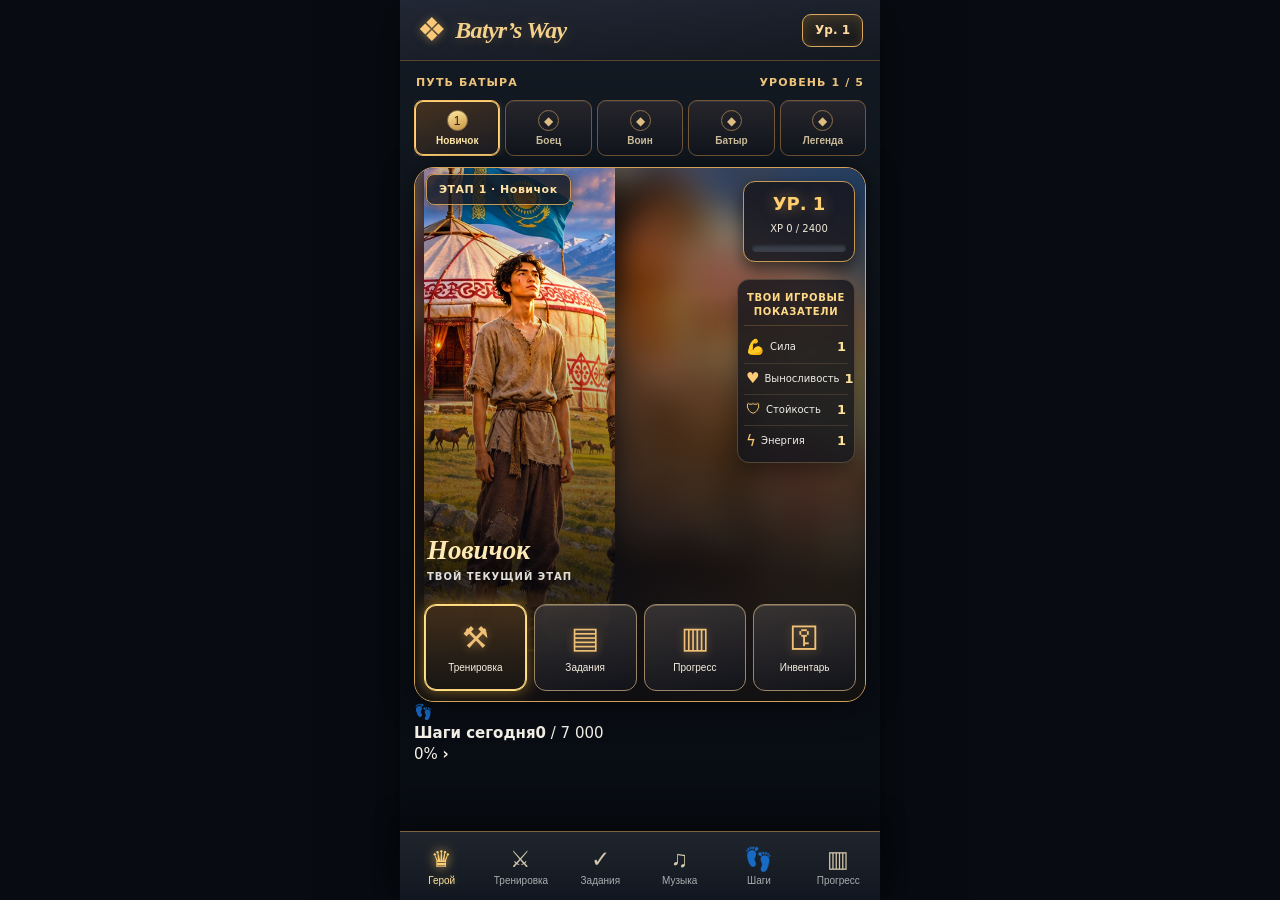
==== commit fd3378c7: "Add Steps tab to navigation and connect on-device pedometer dashboard" ====
--- a/app/src/main/assets/index.html
+++ b/app/src/main/assets/index.html
@@ -50,7 +50,7 @@
 .gameRow .card{flex:1;margin:0;padding:13px 8px;text-align:center}
 .gameRow strong{font-size:23px;color:#f7ce76}
 .gameRow .small{display:block}
-</style><link rel="stylesheet" href="v06.css"><link rel="stylesheet" href="v07.css"><link rel="stylesheet" href="v08.css"><link rel="stylesheet" href="v09.css"><link rel="stylesheet" href="v10.css"><link rel="stylesheet" href="v11.css"><link rel="stylesheet" href="v12.css"><link rel="stylesheet" href="v17.css"><link rel="stylesheet" href="v18.css"></head><body><div class="shell"><header class="top"><div class="brand"><span class="logo">♛</span> Batyr’s Way</div><div class="badge" id="lvlHeader">Ур. 1</div></header><main id="main"></main><div id="musicStrip"></div><nav class="nav" id="nav"></nav></div><div id="toast" class="toast"></div><div id="modal"></div>
+</style><link rel="stylesheet" href="v06.css"><link rel="stylesheet" href="v07.css"><link rel="stylesheet" href="v08.css"><link rel="stylesheet" href="v09.css"><link rel="stylesheet" href="v10.css"><link rel="stylesheet" href="v11.css"><link rel="stylesheet" href="v12.css"><link rel="stylesheet" href="v17.css"><link rel="stylesheet" href="v18.css"><link rel="stylesheet" href="v19.css"><link rel="stylesheet" href="v20.css"></head><body><div class="shell"><header class="top"><div class="brand"><span class="logo">♛</span> Batyr’s Way</div><div class="badge" id="lvlHeader">Ур. 1</div></header><main id="main"></main><div id="musicStrip"></div><nav class="nav" id="nav"></nav></div><div id="toast" class="toast"></div><div id="modal"></div>
 <script>const HERO_IMAGES=["heroes/novice.webp","heroes/fighter.webp","heroes/warrior.webp","heroes/batyr.webp","heroes/legend.webp"];</script><script>
 
 'use strict';
@@ -92,7 +92,7 @@
 function progressScreen(){return `<div class="title">Мой прогресс</div><div class="card"><h2>Уровень ${level()} · ${state.xp} XP</h2><p>Текущий ранг — ${esc(ranks[stage()])}</p>${progress(state.xp%200/2)}<p>Выполнено сегодня: ${setsDone()} подходов</p></div><div class="card"><h2>Цели</h2><label>Масса тела, кг</label><input id="weight" class="field" type="number" min="25" max="400" step="0.1" value="${state.weight}"><label>Целевой вес, кг</label><input id="goal" class="field" type="number" min="25" max="400" step="0.1" value="${state.goal}">${btn('Сохранить показатели','save-weight')}</div>`}
 function sessionScreen(){const x=state.ex.find(e=>e.id===session?.id);if(!x){state.view='workout';return workout()}return `<div class="focus">${btn('‹ Назад к тренировке','go-workout','secondary')}<div style="height:34px"></div><div class="caps center">ИСПЫТАНИЕ БАТЫРА · ПОДХОД ${session.set} / ${x.sets}</div><h1 class="center">${esc(x.name)}</h1><figure><div class="emoji">${x.name.includes('Вело')?'🚴':x.name.includes('Планк')?'🧘':'💪'}</div></figure><div class="counter">${session.counter} / ${x.amount}</div><p class="center muted">${x.kind==='Секунды'?'секунд':'повторений'}</p>${progress(session.counter/x.amount*100)}<div style="height:22px"></div>${btn(`＋ ${x.kind==='Секунды'?'1 секунда':'1 повторение'}`,'plus')}<div style="height:9px"></div>${btn('Я выполнил всё','all','secondary')}<div style="height:9px"></div>${btn('✓ Отметить подход выполненным','complete',session.counter>=x.amount?'':'secondary')}<p class="small center">Подтверждай только реально выполненные упражнения.</p></div>`}
 function reward(){return `<div class="center" style="padding-top:75px"><div style="font-size:75px">🏆</div><div class="caps">ТРЕНИРОВКА ЗАВЕРШЕНА</div><h1 style="color:var(--gold)">+30 XP</h1><h2>Путь батыра продолжается!</h2><p class="muted">Ты выполнил выбранные задания. Герой стал ещё на шаг ближе к следующему уровню.</p>${btn('Вернуться к герою','go-hero')}</div>`}
-function render(){save();$('lvlHeader').textContent='Ур. '+level();const nav=[['hero','♛','Герой'],['workout','⚔','Тренировка'],['quests','✓','Задания'],['music','♫','Музыка'],['progress','▥','Прогресс']];$('main').innerHTML=({hero:mainHero,workout,quests,music,progress:progressScreen,session:sessionScreen,reward})[state.view]();$('nav').innerHTML=nav.map(([id,icon,label])=>`<button class="${state.view===id?'active':''}" data-action="go-${id}"><i>${icon}</i>${label}</button>`).join('');$('musicStrip').innerHTML=audio.src?`<div class="miniplayer"><span>♫</span><span style="flex:1">${esc(audioName)}</span><button data-action="pause">⏯</button></div>`:'';const range=$('stageRange');if(range)range.oninput=()=>{state.previewStage=+range.value;render()};const picker=$('audioFile');if(picker)picker.onchange=()=>{if(picker.files[0]){audio.src=URL.createObjectURL(picker.files[0]);audioName=picker.files[0].name;audio.play().catch(()=>badge('Нажми воспроизведение'));render()}}}
+function render(){save();$('lvlHeader').textContent='Ур. '+level();const nav=[['hero','♛','Герой'],['workout','⚔','Тренировка'],['quests','✓','Задания'],['music','♫','Музыка'],['steps','👣','Шаги'],['progress','▥','Прогресс']];$('main').innerHTML=({hero:mainHero,workout,quests,music,steps:()=>window.BatyrStepsApp?window.BatyrStepsApp.screen():'<div class="card">Загружаем шагомер...</div>',progress:progressScreen,session:sessionScreen,reward})[state.view]();$('nav').innerHTML=nav.map(([id,icon,label])=>`<button class="${state.view===id?'active':''}" data-action="go-${id}"><i>${icon}</i>${label}</button>`).join('');$('musicStrip').innerHTML=audio.src?`<div class="miniplayer"><span>♫</span><span style="flex:1">${esc(audioName)}</span><button data-action="pause">⏯</button></div>`:'';const range=$('stageRange');if(range)range.oninput=()=>{state.previewStage=+range.value;render()};const picker=$('audioFile');if(picker)picker.onchange=()=>{if(picker.files[0]){audio.src=URL.createObjectURL(picker.files[0]);audioName=picker.files[0].name;audio.play().catch(()=>badge('Нажми воспроизведение'));render()}}}
 function form(x){let edit=Boolean(x);x=x||{id:uid(),name:'',kind:'Повторения',amount:15,sets:1,weight:0};$('modal').innerHTML=`<div class="overlay" id="overlay"><div class="dialog"><h2>${edit?'Изменить упражнение':'Новое испытание'}</h2><form id="exerciseForm"><label>Название</label><input id="exName" maxlength="70" class="field" required placeholder="Например: отжимания" value="${esc(x.name)}"><label>Тип задания</label><select id="exKind" class="field"><option ${x.kind==='Повторения'?'selected':''}>Повторения</option><option ${x.kind==='Секунды'?'selected':''}>Секунды</option></select><label>Что тренирует упражнение?</label><select id="exCategory" class="field"><option value="auto" ${!x.category||x.category==='auto'?'selected':''}>Определять автоматически</option><option value="strength" ${x.category==='strength'?'selected':''}>💪 Сила — штанга, гантели, отжимания</option><option value="cardio" ${x.category==='cardio'?'selected':''}>❤️ Выносливость — бег, ходьба, велосипед</option><option value="stability" ${x.category==='stability'?'selected':''}>🛡 Стойкость — планка, удержания, статика</option><option value="mixed" ${x.category==='mixed'?'selected':''}>⚡ Смешанная — круговая, функциональная</option></select><p class="small">Категорию можно исправить вручную, если приложение определило её неверно.</p><label>Сколько раз / секунд</label><input id="exAmount" class="field" required type="number" min="1" max="10000" value="${x.amount}"><label>Подходов</label><input id="exSets" class="field" required type="number" min="1" max="12" value="${x.sets}"><label>Вес снаряда, кг (необязательно)</label><input id="exWeight" class="field" type="number" step="0.5" min="0" max="1000" value="${x.weight}"><button type="submit" class="btn">Сохранить</button></form><div style="height:8px"></div>${edit?btn('Удалить упражнение',`delete:${x.id}`,'secondary'):btn('Выбрать из библиотеки','presets','secondary')}<div style="height:8px"></div>${btn('Отмена','close','tertiary')}</div></div>`;const f=$('exerciseForm');f.onsubmit=e=>{e.preventDefault();const name=$('exName').value.trim(),amount=+$('exAmount').value,sets=+$('exSets').value,weight=+$('exWeight').value||0;if(!name||amount<1||amount>10000||sets<1||sets>12||weight<0){badge('Проверь значения');return}let obj={id:x.id,name,kind:$('exKind').value,amount,sets,weight,category:$('exCategory').value};let k=state.ex.findIndex(v=>v.id===x.id);if(k<0)state.ex.push(obj);else state.ex[k]=obj;close();state.view='workout';render()}}
 function presets(){const list=[['Отжимания',15,'Повторения'],['Приседания',20,'Повторения'],['Подтягивания',5,'Повторения'],['Жим лёжа',10,'Повторения'],['Становая тяга',8,'Повторения'],['Планка',30,'Секунды'],['Велотренажёр',600,'Секунды'],['Ходьба',900,'Секунды']];$('modal').innerHTML=`<div class="overlay"><div class="dialog"><h2>Библиотека упражнений</h2>${list.map((x,i)=>`<div class="exercise"><div><strong>${x[0]}</strong><br><span>${x[1]} ${x[2]==='Секунды'?'сек.':'раз'}</span></div><button class="square" data-action="preset:${i}">＋</button></div>`).join('')}${btn('Закрыть','close','secondary')}</div></div>`;window.presetsList=list}
 function close(){$('modal').innerHTML=''}
@@ -149,4 +149,4 @@
   };
   render();
 })();
-</script><script src="v06.js"></script><script src="v07.js"></script><script src="v08.js"></script><script src="v09.js"></script><script src="v10.js"></script><script src="v11.js"></script><script src="v12.js"></script><script src="v17.js"></script><script src="v18.js"></script></body></html>+</script><script src="v06.js"></script><script src="v07.js"></script><script src="v08.js"></script><script src="v09.js"></script><script src="v10.js"></script><script src="v11.js"></script><script src="v12.js"></script><script src="v17.js"></script><script src="v18.js"></script><script src="v19.js"></script><script src="v20.js"></script></body></html>
--- a/app/src/main/assets/v19.css
+++ b/app/src/main/assets/v19.css
@@ -0,0 +1,8 @@
+/* Five animated 3D-style hero demonstrations replacing stick-figure canvas. */
+.bw18-art.bw19-shown{border-color:#c69a55;background:radial-gradient(circle,#463b2b,#161c24 75%)}
+.bw19-motion{display:block;width:100%;height:clamp(185px,30vh,247px);object-fit:contain;object-position:center center;background:#121923}
+.bw17-session .bw19-motion{height:clamp(185px,29vh,237px)}
+.bw17-quick-modal .bw19-motion{height:170px}
+.bw19-shown .bw18-art-bottom{background:linear-gradient(90deg,#392b1d,#192029)}
+@media(max-height:720px){.bw19-motion,.bw17-session .bw19-motion{height:185px}}
+@media(prefers-reduced-motion:reduce){.bw19-motion{filter:contrast(.98)}}
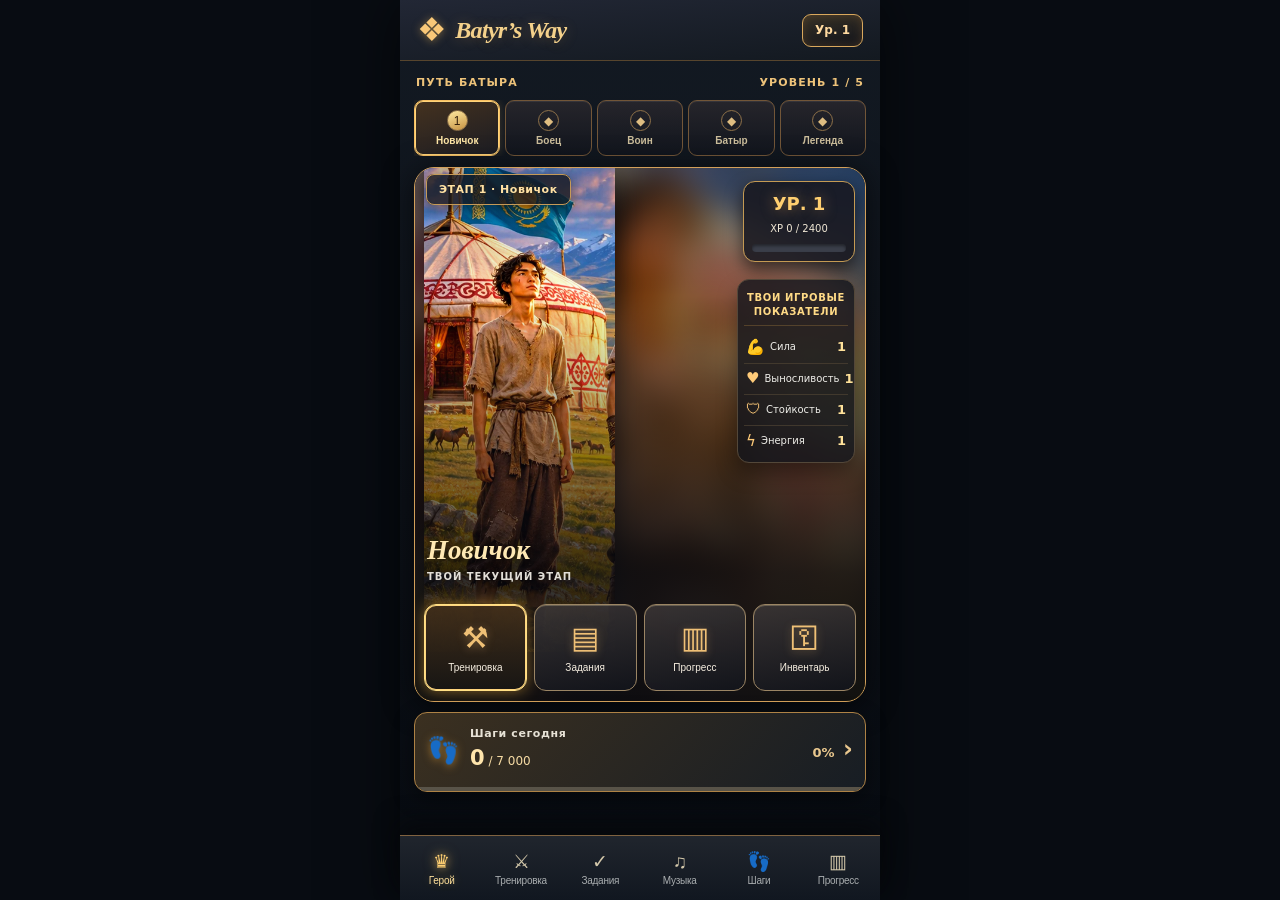
==== commit f780d3cb: "Disable all exercise animation scripts and styles; use clean text-only training views" ====
--- a/app/src/main/assets/index.html
+++ b/app/src/main/assets/index.html
@@ -50,7 +50,7 @@
 .gameRow .card{flex:1;margin:0;padding:13px 8px;text-align:center}
 .gameRow strong{font-size:23px;color:#f7ce76}
 .gameRow .small{display:block}
-</style><link rel="stylesheet" href="v06.css"><link rel="stylesheet" href="v07.css"><link rel="stylesheet" href="v08.css"><link rel="stylesheet" href="v09.css"><link rel="stylesheet" href="v10.css"><link rel="stylesheet" href="v11.css"><link rel="stylesheet" href="v12.css"><link rel="stylesheet" href="v17.css"><link rel="stylesheet" href="v18.css"><link rel="stylesheet" href="v19.css"><link rel="stylesheet" href="v20.css"></head><body><div class="shell"><header class="top"><div class="brand"><span class="logo">♛</span> Batyr’s Way</div><div class="badge" id="lvlHeader">Ур. 1</div></header><main id="main"></main><div id="musicStrip"></div><nav class="nav" id="nav"></nav></div><div id="toast" class="toast"></div><div id="modal"></div>
+</style><link rel="stylesheet" href="v06.css"><link rel="stylesheet" href="v07.css"><link rel="stylesheet" href="v08.css"><link rel="stylesheet" href="v09.css"><link rel="stylesheet" href="v10.css"><link rel="stylesheet" href="v11.css"><link rel="stylesheet" href="v12.css"><link rel="stylesheet" href="v17.css"><link rel="stylesheet" href="v20.css"><link rel="stylesheet" href="v21.css"></head><body><div class="shell"><header class="top"><div class="brand"><span class="logo">♛</span> Batyr’s Way</div><div class="badge" id="lvlHeader">Ур. 1</div></header><main id="main"></main><div id="musicStrip"></div><nav class="nav" id="nav"></nav></div><div id="toast" class="toast"></div><div id="modal"></div>
 <script>const HERO_IMAGES=["heroes/novice.webp","heroes/fighter.webp","heroes/warrior.webp","heroes/batyr.webp","heroes/legend.webp"];</script><script>
 
 'use strict';
@@ -90,7 +90,7 @@
 function quests(){return `<div class="title">Задания</div><div class="card"><div class="caps">ИСПЫТАНИЕ СИЛЫ</div><h2>Заверши тренировку дня</h2><p>Выполнено ${setsDone()} из ${setsTotal()} подходов</p>${progress(setsTotal()?setsDone()/setsTotal()*100:0)}<p>Награда: XP за полноценную тренировку</p>${btn(state.finished[today()]?'Награда получена ✓':'Завершить испытание',state.finished[today()]?'noop':'finish')}</div><div class="card"><h2>Этапы становления</h2>${ranks.slice(1).map((r,i)=>`<div class="checkrow"><span>${i+1}. ${esc(r)}</span><span class="pill">${['1–10','11–25','26–50','51–75','76–100'][i]} ур.</span></div>`).join('')}</div>`}
 function music(){return `<div class="title">♫ Музыка</div><div class="card"><h2>Музыка без выхода из игры</h2><p>Выбери свой аудиофайл. Музыка продолжит звучать при переключении игровых экранов.</p><label>Аудиофайл с телефона</label><input class="field" type="file" id="audioFile" accept="audio/*"><label>Прямая HTTPS-ссылка на аудиопоток</label><input id="audioURL" class="field" placeholder="https://.../audio.mp3">${btn('▶ Слушать онлайн','play-url')}<div style="height:8px"></div>${btn('⏯ Пауза / Продолжить','pause','secondary')}<div style="height:8px"></div>${btn('■ Стоп','stop','secondary')}<p>Интеграции Spotify и Apple Music пока нет; для них нужны официальные API и авторизация.</p></div>`}
 function progressScreen(){return `<div class="title">Мой прогресс</div><div class="card"><h2>Уровень ${level()} · ${state.xp} XP</h2><p>Текущий ранг — ${esc(ranks[stage()])}</p>${progress(state.xp%200/2)}<p>Выполнено сегодня: ${setsDone()} подходов</p></div><div class="card"><h2>Цели</h2><label>Масса тела, кг</label><input id="weight" class="field" type="number" min="25" max="400" step="0.1" value="${state.weight}"><label>Целевой вес, кг</label><input id="goal" class="field" type="number" min="25" max="400" step="0.1" value="${state.goal}">${btn('Сохранить показатели','save-weight')}</div>`}
-function sessionScreen(){const x=state.ex.find(e=>e.id===session?.id);if(!x){state.view='workout';return workout()}return `<div class="focus">${btn('‹ Назад к тренировке','go-workout','secondary')}<div style="height:34px"></div><div class="caps center">ИСПЫТАНИЕ БАТЫРА · ПОДХОД ${session.set} / ${x.sets}</div><h1 class="center">${esc(x.name)}</h1><figure><div class="emoji">${x.name.includes('Вело')?'🚴':x.name.includes('Планк')?'🧘':'💪'}</div></figure><div class="counter">${session.counter} / ${x.amount}</div><p class="center muted">${x.kind==='Секунды'?'секунд':'повторений'}</p>${progress(session.counter/x.amount*100)}<div style="height:22px"></div>${btn(`＋ ${x.kind==='Секунды'?'1 секунда':'1 повторение'}`,'plus')}<div style="height:9px"></div>${btn('Я выполнил всё','all','secondary')}<div style="height:9px"></div>${btn('✓ Отметить подход выполненным','complete',session.counter>=x.amount?'':'secondary')}<p class="small center">Подтверждай только реально выполненные упражнения.</p></div>`}
+function sessionScreen(){const x=state.ex.find(e=>e.id===session?.id);if(!x){state.view='workout';return workout()}return `<div class="focus">${btn('‹ Назад к тренировке','go-workout','secondary')}<div style="height:34px"></div><div class="caps center">ИСПЫТАНИЕ БАТЫРА · ПОДХОД ${session.set} / ${x.sets}</div><h1 class="center">${esc(x.name)}</h1><div class="counter">${session.counter} / ${x.amount}</div><p class="center muted">${x.kind==='Секунды'?'секунд':'повторений'}</p>${progress(session.counter/x.amount*100)}<div style="height:22px"></div>${btn(`＋ ${x.kind==='Секунды'?'1 секунда':'1 повторение'}`,'plus')}<div style="height:9px"></div>${btn('Я выполнил всё','all','secondary')}<div style="height:9px"></div>${btn('✓ Отметить подход выполненным','complete',session.counter>=x.amount?'':'secondary')}<p class="small center">Подтверждай только реально выполненные упражнения.</p></div>`}
 function reward(){return `<div class="center" style="padding-top:75px"><div style="font-size:75px">🏆</div><div class="caps">ТРЕНИРОВКА ЗАВЕРШЕНА</div><h1 style="color:var(--gold)">+30 XP</h1><h2>Путь батыра продолжается!</h2><p class="muted">Ты выполнил выбранные задания. Герой стал ещё на шаг ближе к следующему уровню.</p>${btn('Вернуться к герою','go-hero')}</div>`}
 function render(){save();$('lvlHeader').textContent='Ур. '+level();const nav=[['hero','♛','Герой'],['workout','⚔','Тренировка'],['quests','✓','Задания'],['music','♫','Музыка'],['steps','👣','Шаги'],['progress','▥','Прогресс']];$('main').innerHTML=({hero:mainHero,workout,quests,music,steps:()=>window.BatyrStepsApp?window.BatyrStepsApp.screen():'<div class="card">Загружаем шагомер...</div>',progress:progressScreen,session:sessionScreen,reward})[state.view]();$('nav').innerHTML=nav.map(([id,icon,label])=>`<button class="${state.view===id?'active':''}" data-action="go-${id}"><i>${icon}</i>${label}</button>`).join('');$('musicStrip').innerHTML=audio.src?`<div class="miniplayer"><span>♫</span><span style="flex:1">${esc(audioName)}</span><button data-action="pause">⏯</button></div>`:'';const range=$('stageRange');if(range)range.oninput=()=>{state.previewStage=+range.value;render()};const picker=$('audioFile');if(picker)picker.onchange=()=>{if(picker.files[0]){audio.src=URL.createObjectURL(picker.files[0]);audioName=picker.files[0].name;audio.play().catch(()=>badge('Нажми воспроизведение'));render()}}}
 function form(x){let edit=Boolean(x);x=x||{id:uid(),name:'',kind:'Повторения',amount:15,sets:1,weight:0};$('modal').innerHTML=`<div class="overlay" id="overlay"><div class="dialog"><h2>${edit?'Изменить упражнение':'Новое испытание'}</h2><form id="exerciseForm"><label>Название</label><input id="exName" maxlength="70" class="field" required placeholder="Например: отжимания" value="${esc(x.name)}"><label>Тип задания</label><select id="exKind" class="field"><option ${x.kind==='Повторения'?'selected':''}>Повторения</option><option ${x.kind==='Секунды'?'selected':''}>Секунды</option></select><label>Что тренирует упражнение?</label><select id="exCategory" class="field"><option value="auto" ${!x.category||x.category==='auto'?'selected':''}>Определять автоматически</option><option value="strength" ${x.category==='strength'?'selected':''}>💪 Сила — штанга, гантели, отжимания</option><option value="cardio" ${x.category==='cardio'?'selected':''}>❤️ Выносливость — бег, ходьба, велосипед</option><option value="stability" ${x.category==='stability'?'selected':''}>🛡 Стойкость — планка, удержания, статика</option><option value="mixed" ${x.category==='mixed'?'selected':''}>⚡ Смешанная — круговая, функциональная</option></select><p class="small">Категорию можно исправить вручную, если приложение определило её неверно.</p><label>Сколько раз / секунд</label><input id="exAmount" class="field" required type="number" min="1" max="10000" value="${x.amount}"><label>Подходов</label><input id="exSets" class="field" required type="number" min="1" max="12" value="${x.sets}"><label>Вес снаряда, кг (необязательно)</label><input id="exWeight" class="field" type="number" step="0.5" min="0" max="1000" value="${x.weight}"><button type="submit" class="btn">Сохранить</button></form><div style="height:8px"></div>${edit?btn('Удалить упражнение',`delete:${x.id}`,'secondary'):btn('Выбрать из библиотеки','presets','secondary')}<div style="height:8px"></div>${btn('Отмена','close','tertiary')}</div></div>`;const f=$('exerciseForm');f.onsubmit=e=>{e.preventDefault();const name=$('exName').value.trim(),amount=+$('exAmount').value,sets=+$('exSets').value,weight=+$('exWeight').value||0;if(!name||amount<1||amount>10000||sets<1||sets>12||weight<0){badge('Проверь значения');return}let obj={id:x.id,name,kind:$('exKind').value,amount,sets,weight,category:$('exCategory').value};let k=state.ex.findIndex(v=>v.id===x.id);if(k<0)state.ex.push(obj);else state.ex[k]=obj;close();state.view='workout';render()}}
@@ -149,4 +149,4 @@
   };
   render();
 })();
-</script><script src="v06.js"></script><script src="v07.js"></script><script src="v08.js"></script><script src="v09.js"></script><script src="v10.js"></script><script src="v11.js"></script><script src="v12.js"></script><script src="v17.js"></script><script src="v18.js"></script><script src="v19.js"></script><script src="v20.js"></script></body></html>+</script><script src="v06.js"></script><script src="v07.js"></script><script src="v08.js"></script><script src="v09.js"></script><script src="v10.js"></script><script src="v11.js"></script><script src="v12.js"></script><script src="v17.js"></script><script src="v20.js"></script></body></html>
--- a/app/src/main/assets/v20.css
+++ b/app/src/main/assets/v20.css
@@ -0,0 +1,44 @@
+/* Batyr's Way 2.0 — native step counter: gold and twilight steppe. */
+.nav button{font-size:10px;min-width:0;letter-spacing:-.25px}
+.nav button i{font-size:19px}
+.bw20-short{position:relative;display:flex;align-items:center;gap:11px;border:1px solid #ae8245;border-radius:13px;background:linear-gradient(135deg,#3b3020,#171d24);padding:13px 12px 18px;margin:10px 0 13px;cursor:pointer;box-shadow:0 7px 21px #0006;overflow:hidden}
+.bw20-mini-icon{font-size:26px;color:#f7d68d;text-shadow:0 2px 9px #c18a34aa}
+.bw20-mini-content{flex:1;display:flex;flex-direction:column;gap:2px;color:#f6dba4;font-size:12px}
+.bw20-mini-content b{font-size:11px;letter-spacing:.6px;color:#e7e2d6}
+.bw20-mini-content strong{font-size:21px;color:#ffe5ac}
+.bw20-mini-pct{font-size:13px;color:#e9c78e;font-weight:700}
+.bw20-mini-pct b{font-size:24px;margin-left:4px}
+.bw20-mini-bar{position:absolute;bottom:0;height:4px;left:0;right:0;background:#585348}
+.bw20-mini-bar div{height:100%;background:linear-gradient(90deg,#b47c32,#ffe3a1)}
+.bw20-head{padding:14px 5px 14px;display:flex;justify-content:space-between;align-items:center}
+.bw20-head span{font-size:10px;color:#dab36d;letter-spacing:1.3px;font-weight:800}
+.bw20-head h1{font-size:24px;color:#ffdb97;margin:3px 0 0;font-weight:900}
+.bw20-head>b{color:#d3b984;font-size:11px;letter-spacing:1.5px}
+.bw20-hero{position:relative;border:1px solid #b98b4a;background:linear-gradient(140deg,#302716,#151c25 70%);border-radius:18px;padding:24px 19px;overflow:hidden;box-shadow:0 12px 31px #0008;min-height:240px}
+.bw20-hero-bg{position:absolute;inset:0;background:linear-gradient(90deg,#09121b80,#171715aa),url('scenes/warrior.webp') center 33%/cover;opacity:.18}
+.bw20-today,.bw20-big,.bw20-hero p,.bw20-progress,.bw20-today-bottom{position:relative}
+.bw20-today{font-size:11px;color:#e5ba74;letter-spacing:2px;font-weight:900}
+.bw20-big{font-size:59px;line-height:1.2;letter-spacing:-1px;color:#ffe6af;font-weight:900;text-shadow:0 3px 12px #000}
+.bw20-hero p{margin:6px 0 17px;font-size:15px;color:#dbd2c2}
+.bw20-progress{height:13px;background:#34373d;border:1px solid #716349;border-radius:25px;overflow:hidden}
+.bw20-progress>div{background:linear-gradient(90deg,#b57e34,#ffdc83);height:100%;border-radius:25px;box-shadow:0 0 15px #ffb849}
+.bw20-today-bottom{display:flex;justify-content:space-between;margin-top:12px;font-size:12px;color:#d3c9b7}
+.bw20-today-bottom b{color:#ffe2a1}
+.bw20-card{border-color:#786346!important;background:linear-gradient(135deg,#242627,#161c26)!important}
+.bw20-card h2{font-size:17px;color:#f2dfbd;margin:5px 0 9px}
+.bw20-card p{font-size:12px;color:#c9c6c0;line-height:1.6}
+.bw20-goalrow{display:flex;align-items:flex-start;gap:10px}
+.bw20-goalrow input{flex:1;min-width:0;font-size:19px;margin-top:0}
+.bw20-goalrow button{width:auto;flex:0 0 auto}
+.bw20-error{min-height:14px;color:#e6b390}
+.bw20-rows-title{display:flex;justify-content:space-between;align-items:center;gap:8px}
+.bw20-rows-title>span{color:#eccb88;font-size:11px}
+.bw20-chart{display:flex;height:160px;justify-content:space-around;gap:7px;padding:9px 0 0}
+.bw20-day{display:flex;flex:1;flex-direction:column;align-items:center;gap:5px;min-width:0}
+.bw20-day b{font-size:10px;color:#e8d2a9}
+.bw20-day small{font-size:11px;color:#c2bbaf}
+.bw20-barholder{height:110px;width:100%;display:flex;align-items:flex-end;justify-content:center;background:linear-gradient(transparent,#cfa14b0f);border-bottom:1px solid #715c3f;border-radius:4px 4px 0 0}
+.bw20-barholder>div{width:75%;background:linear-gradient(180deg,#c5a275,#765b43);border-radius:6px 6px 0 0;min-height:3px}
+.bw20-barholder>div.reached{background:linear-gradient(180deg,#ffe1a0,#b68539)}
+.bw20-disclaimer{border-top:1px solid #64563f;padding-top:14px;margin-top:17px!important}
+@media(max-width:350px){.nav button{font-size:9px}.nav button i{font-size:17px}.bw20-big{font-size:49px}.bw20-hero{padding:19px 13px}}
